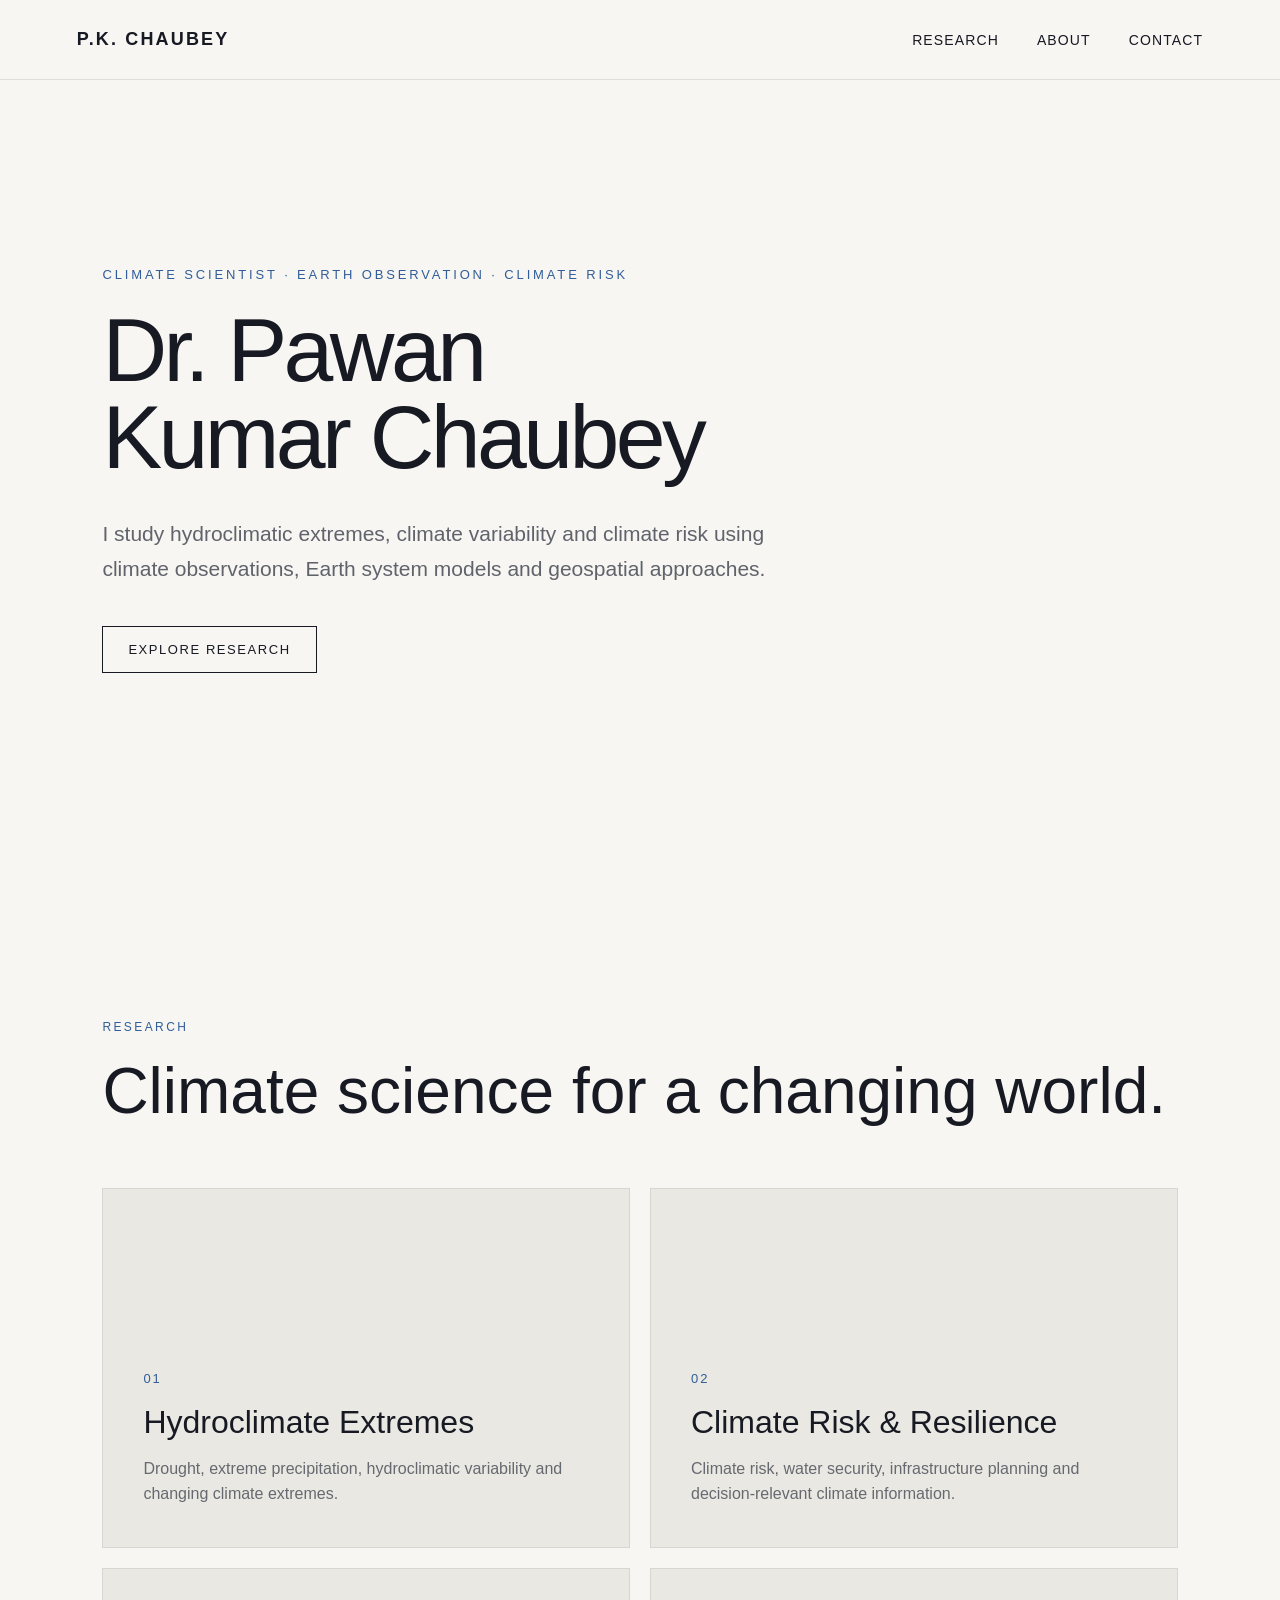
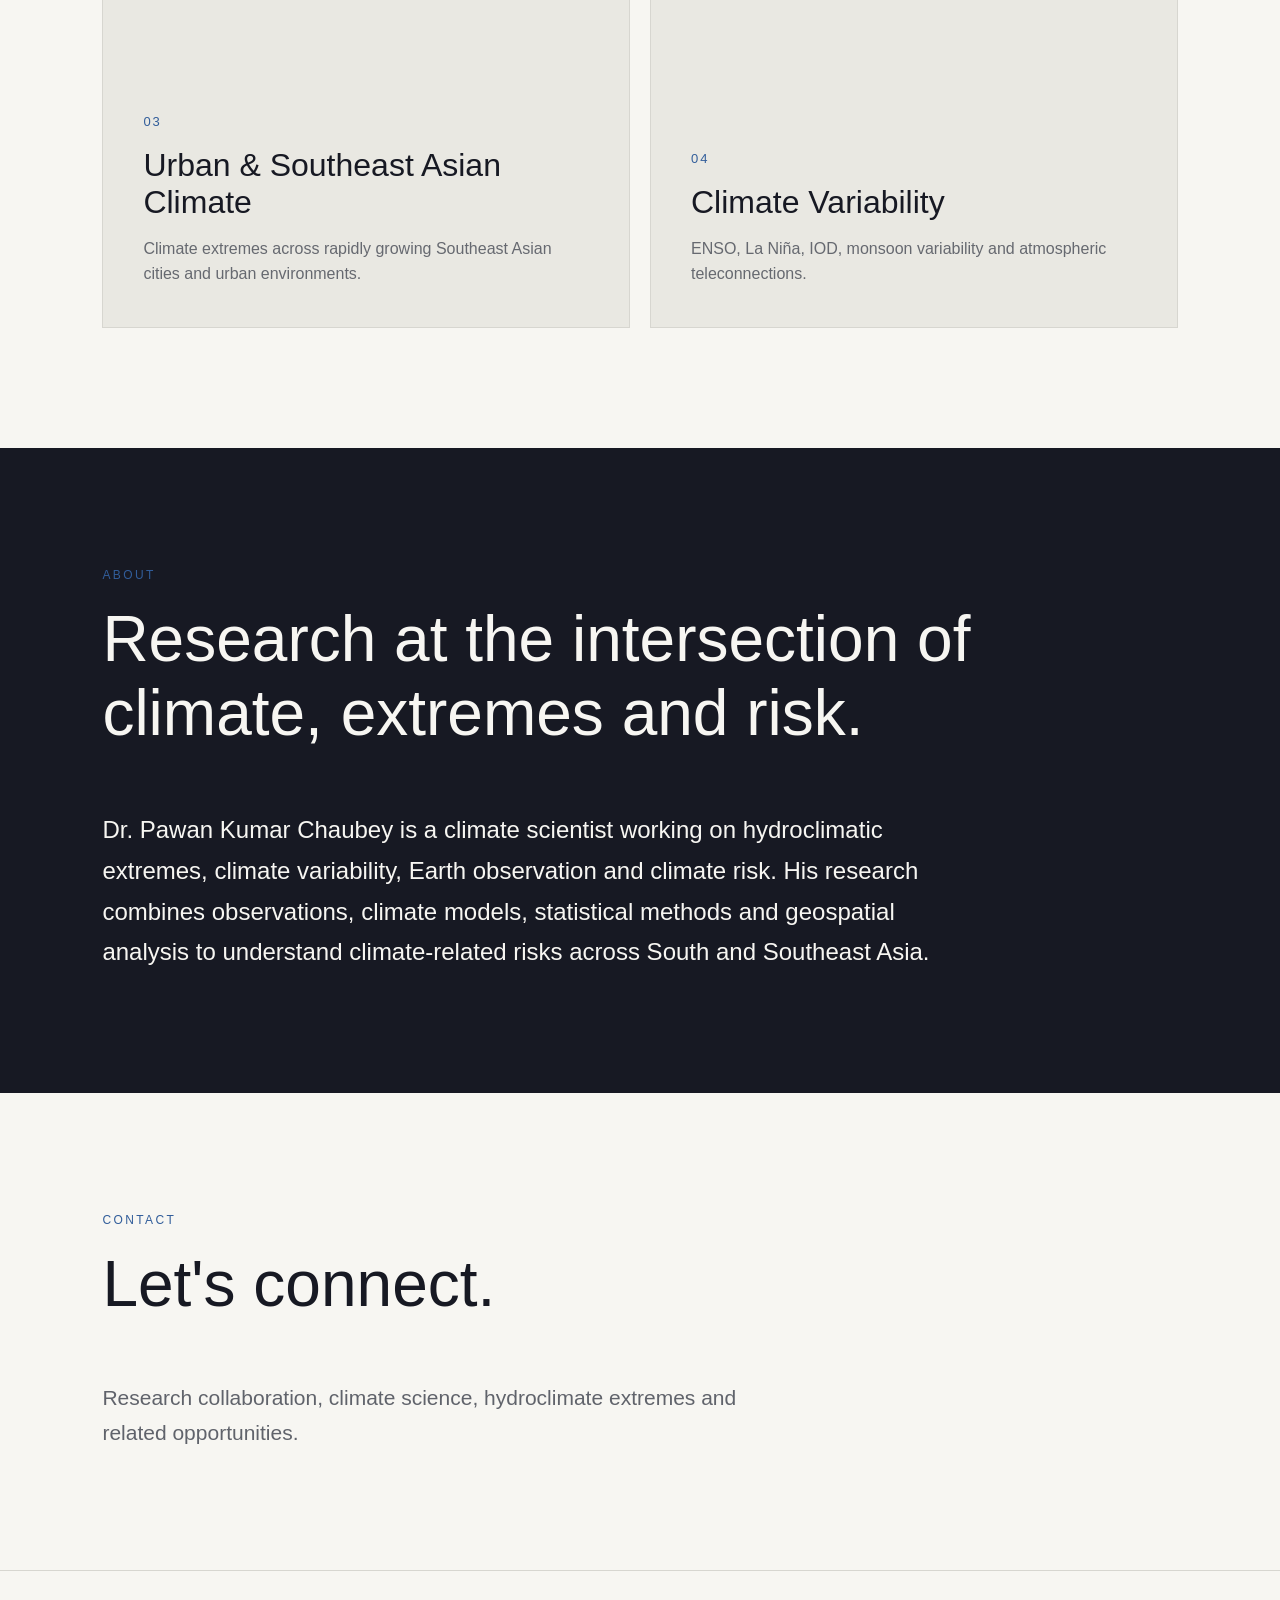
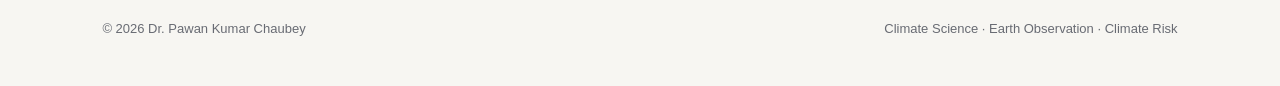
==== index.html @ ecd3e2df "Create initial website" ====
<!DOCTYPE html>
<html lang="en">
<head>
    <meta charset="UTF-8">
    <meta name="viewport" content="width=device-width, initial-scale=1.0">

    <title>Dr. Pawan Kumar Chaubey</title>

    <style>
        * {
            margin: 0;
            padding: 0;
            box-sizing: border-box;
        }

        body {
            font-family: Arial, Helvetica, sans-serif;
            background: #f7f6f2;
            color: #171923;
        }

        nav {
            position: fixed;
            top: 0;
            left: 0;
            right: 0;
            height: 80px;

            display: flex;
            align-items: center;
            justify-content: space-between;

            padding: 0 6%;

            background: rgba(247, 246, 242, 0.92);
            backdrop-filter: blur(12px);

            border-bottom: 1px solid #deded9;

            z-index: 1000;
        }

        .logo {
            font-size: 18px;
            font-weight: 600;
            letter-spacing: 0.12em;
        }

        .nav-links {
            display: flex;
            gap: 38px;
        }

        .nav-links a {
            text-decoration: none;
            color: #171923;
            font-size: 14px;
            letter-spacing: 0.08em;
        }

        .nav-links a:hover {
            color: #315d9a;
        }

        .hero {
            min-height: 100vh;

            display: flex;
            align-items: center;

            padding: 120px 8% 80px;
        }

        .hero-content {
            max-width: 900px;
        }

        .eyebrow {
            font-size: 13px;
            letter-spacing: 0.22em;
            text-transform: uppercase;
            color: #315d9a;
            margin-bottom: 25px;
        }

        h1 {
            font-size: clamp(48px, 7vw, 100px);
            line-height: 0.98;
            font-weight: 500;
            letter-spacing: -0.04em;
            margin-bottom: 35px;
        }

        .hero-description {
            max-width: 680px;
            font-size: 21px;
            line-height: 1.65;
            color: #60636b;
        }

        .button {
            display: inline-block;
            margin-top: 40px;
            padding: 15px 25px;

            border: 1px solid #171923;
            color: #171923;

            text-decoration: none;
            font-size: 13px;
            letter-spacing: 0.12em;
            text-transform: uppercase;

            transition: all 0.25s ease;
        }

        .button:hover {
            background: #171923;
            color: white;
        }

        .section {
            padding: 120px 8%;
        }

        .section-label {
            font-size: 12px;
            text-transform: uppercase;
            letter-spacing: 0.2em;
            color: #315d9a;
            margin-bottom: 20px;
        }

        .section-title {
            font-size: clamp(38px, 5vw, 65px);
            font-weight: 500;
            margin-bottom: 60px;
        }

        .research-grid {
            display: grid;
            grid-template-columns: repeat(2, 1fr);
            gap: 20px;
        }

        .research-card {
            min-height: 360px;

            padding: 40px;

            display: flex;
            flex-direction: column;
            justify-content: flex-end;

            background: #e9e8e2;

            border: 1px solid #d7d6d0;

            transition:
                transform 0.35s ease,
                background 0.35s ease;
        }

        .research-card:hover {
            transform: translateY(-8px);
            background: #e2e3e7;
        }

        .research-number {
            font-size: 13px;
            letter-spacing: 0.15em;
            color: #315d9a;
            margin-bottom: 18px;
        }

        .research-card h3 {
            font-size: 32px;
            font-weight: 500;
            margin-bottom: 15px;
        }

        .research-card p {
            color: #666970;
            line-height: 1.6;
            max-width: 500px;
        }

        .about {
            background: #171923;
            color: #f7f6f2;
        }

        .about-text {
            max-width: 850px;
            font-size: 24px;
            line-height: 1.7;
        }

        footer {
            padding: 50px 8%;

            display: flex;
            justify-content: space-between;

            border-top: 1px solid #d7d6d0;

            font-size: 13px;
            color: #686b73;
        }

        @media (max-width: 768px) {

            nav {
                height: 65px;
                padding: 0 20px;
            }

            .nav-links {
                display: none;
            }

            .hero {
                padding: 120px 25px 70px;
            }

            h1 {
                font-size: 54px;
            }

            .hero-description {
                font-size: 17px;
            }

            .section {
                padding: 80px 25px;
            }

            .research-grid {
                grid-template-columns: 1fr;
            }

            .research-card {
                min-height: 300px;
                padding: 30px;
            }

            footer {
                flex-direction: column;
                gap: 15px;
            }
        }
    </style>
</head>

<body>

    <nav>
        <div class="logo">P.K. CHAUBEY</div>

        <div class="nav-links">
            <a href="#research">RESEARCH</a>
            <a href="#about">ABOUT</a>
            <a href="#contact">CONTACT</a>
        </div>
    </nav>


    <main>

        <section class="hero">

            <div class="hero-content">

                <div class="eyebrow">
                    Climate Scientist · Earth Observation · Climate Risk
                </div>

                <h1>
                    Dr. Pawan<br>
                    Kumar Chaubey
                </h1>

                <p class="hero-description">
                    I study hydroclimatic extremes, climate variability
                    and climate risk using climate observations,
                    Earth system models and geospatial approaches.
                </p>

                <a class="button" href="#research">
                    Explore Research
                </a>

            </div>

        </section>


        <section class="section" id="research">

            <div class="section-label">
                Research
            </div>

            <h2 class="section-title">
                Climate science for a changing world.
            </h2>

            <div class="research-grid">

                <div class="research-card">

                    <div class="research-number">
                        01
                    </div>

                    <h3>
                        Hydroclimate Extremes
                    </h3>

                    <p>
                        Drought, extreme precipitation,
                        hydroclimatic variability and
                        changing climate extremes.
                    </p>

                </div>


                <div class="research-card">

                    <div class="research-number">
                        02
                    </div>

                    <h3>
                        Climate Risk & Resilience
                    </h3>

                    <p>
                        Climate risk, water security,
                        infrastructure planning and
                        decision-relevant climate information.
                    </p>

                </div>


                <div class="research-card">

                    <div class="research-number">
                        03
                    </div>

                    <h3>
                        Urban & Southeast Asian Climate
                    </h3>

                    <p>
                        Climate extremes across rapidly
                        growing Southeast Asian cities
                        and urban environments.
                    </p>

                </div>


                <div class="research-card">

                    <div class="research-number">
                        04
                    </div>

                    <h3>
                        Climate Variability
                    </h3>

                    <p>
                        ENSO, La Niña, IOD, monsoon
                        variability and atmospheric
                        teleconnections.
                    </p>

                </div>

            </div>

        </section>


        <section class="section about" id="about">

            <div class="section-label">
                About
            </div>

            <h2 class="section-title">
                Research at the intersection of
                climate, extremes and risk.
            </h2>

            <p class="about-text">
                Dr. Pawan Kumar Chaubey is a climate scientist
                working on hydroclimatic extremes, climate
                variability, Earth observation and climate risk.
                His research combines observations, climate models,
                statistical methods and geospatial analysis to
                understand climate-related risks across South
                and Southeast Asia.
            </p>

        </section>


        <section class="section" id="contact">

            <div class="section-label">
                Contact
            </div>

            <h2 class="section-title">
                Let's connect.
            </h2>

            <p class="hero-description">
                Research collaboration, climate science,
                hydroclimate extremes and related opportunities.
            </p>

        </section>

    </main>


    <footer>

        <div>
            © 2026 Dr. Pawan Kumar Chaubey
        </div>

        <div>
            Climate Science · Earth Observation · Climate Risk
        </div>

    </footer>

</body>
</html>
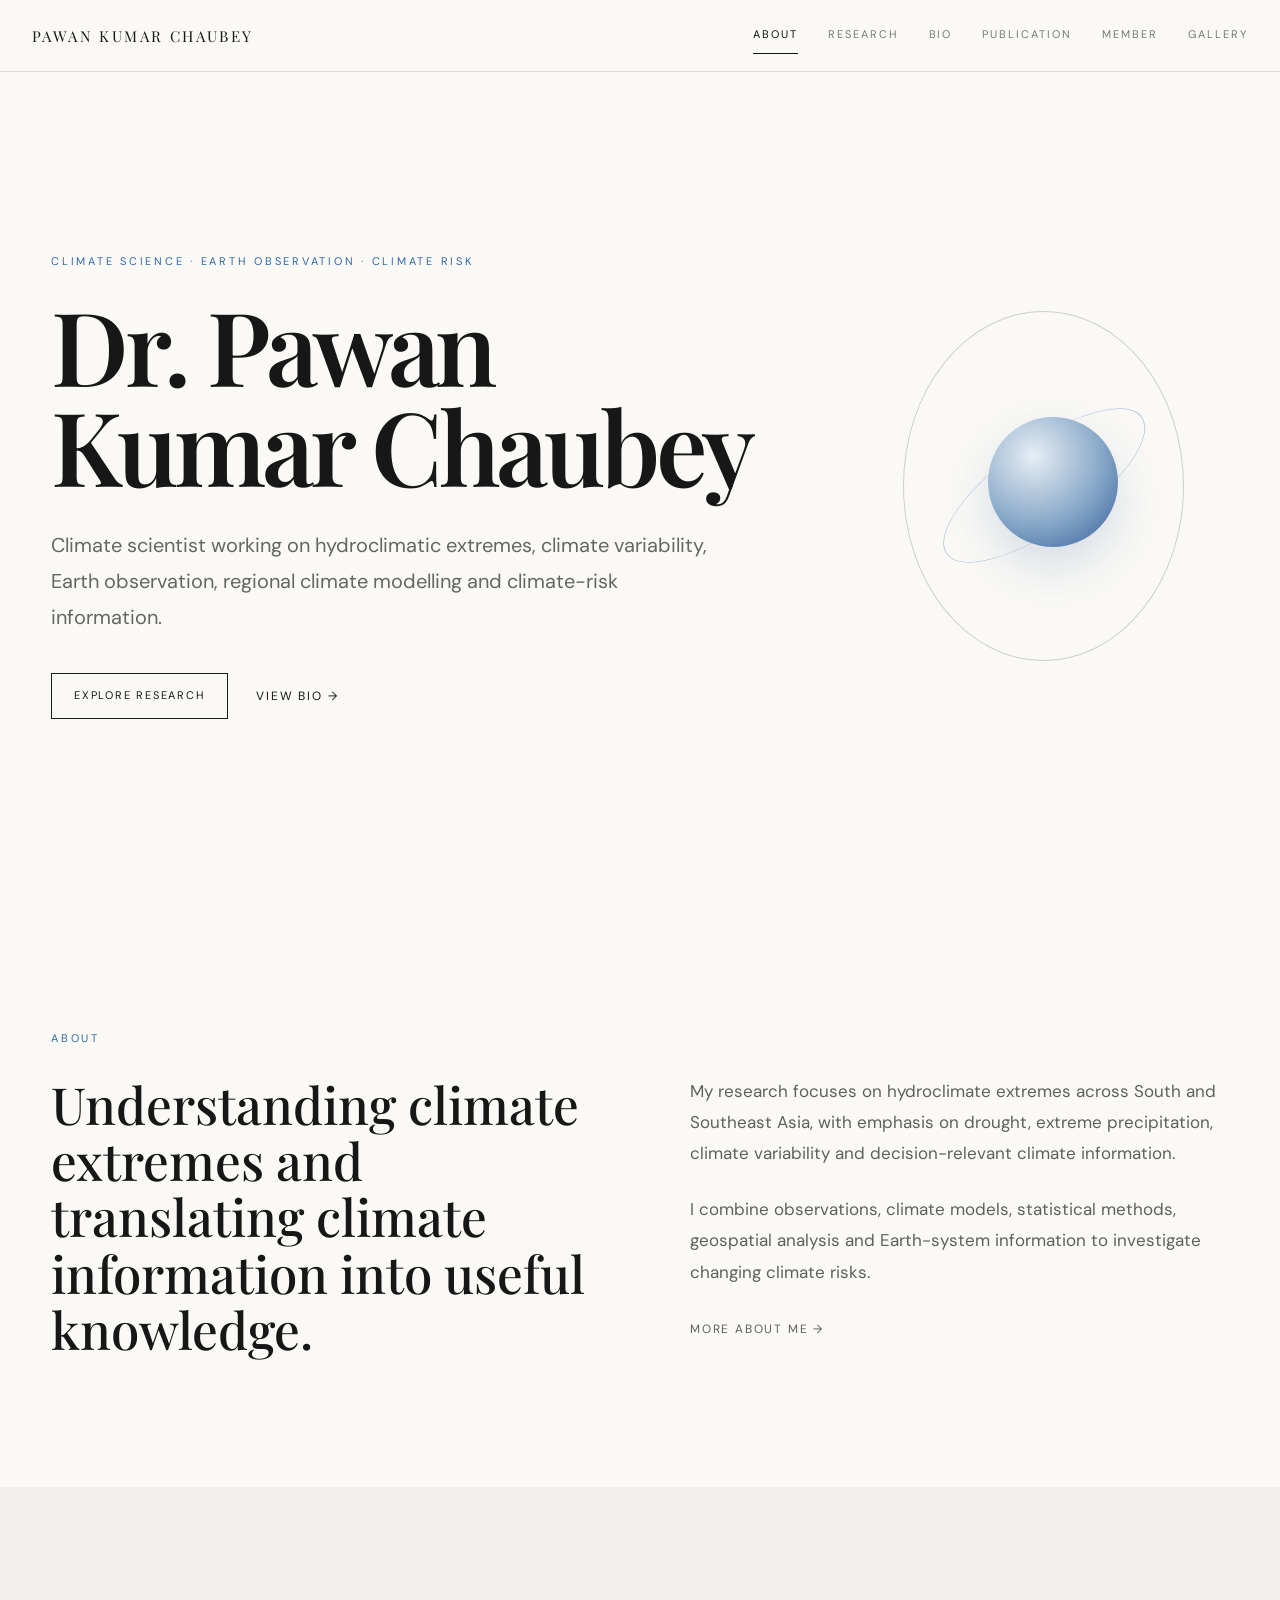
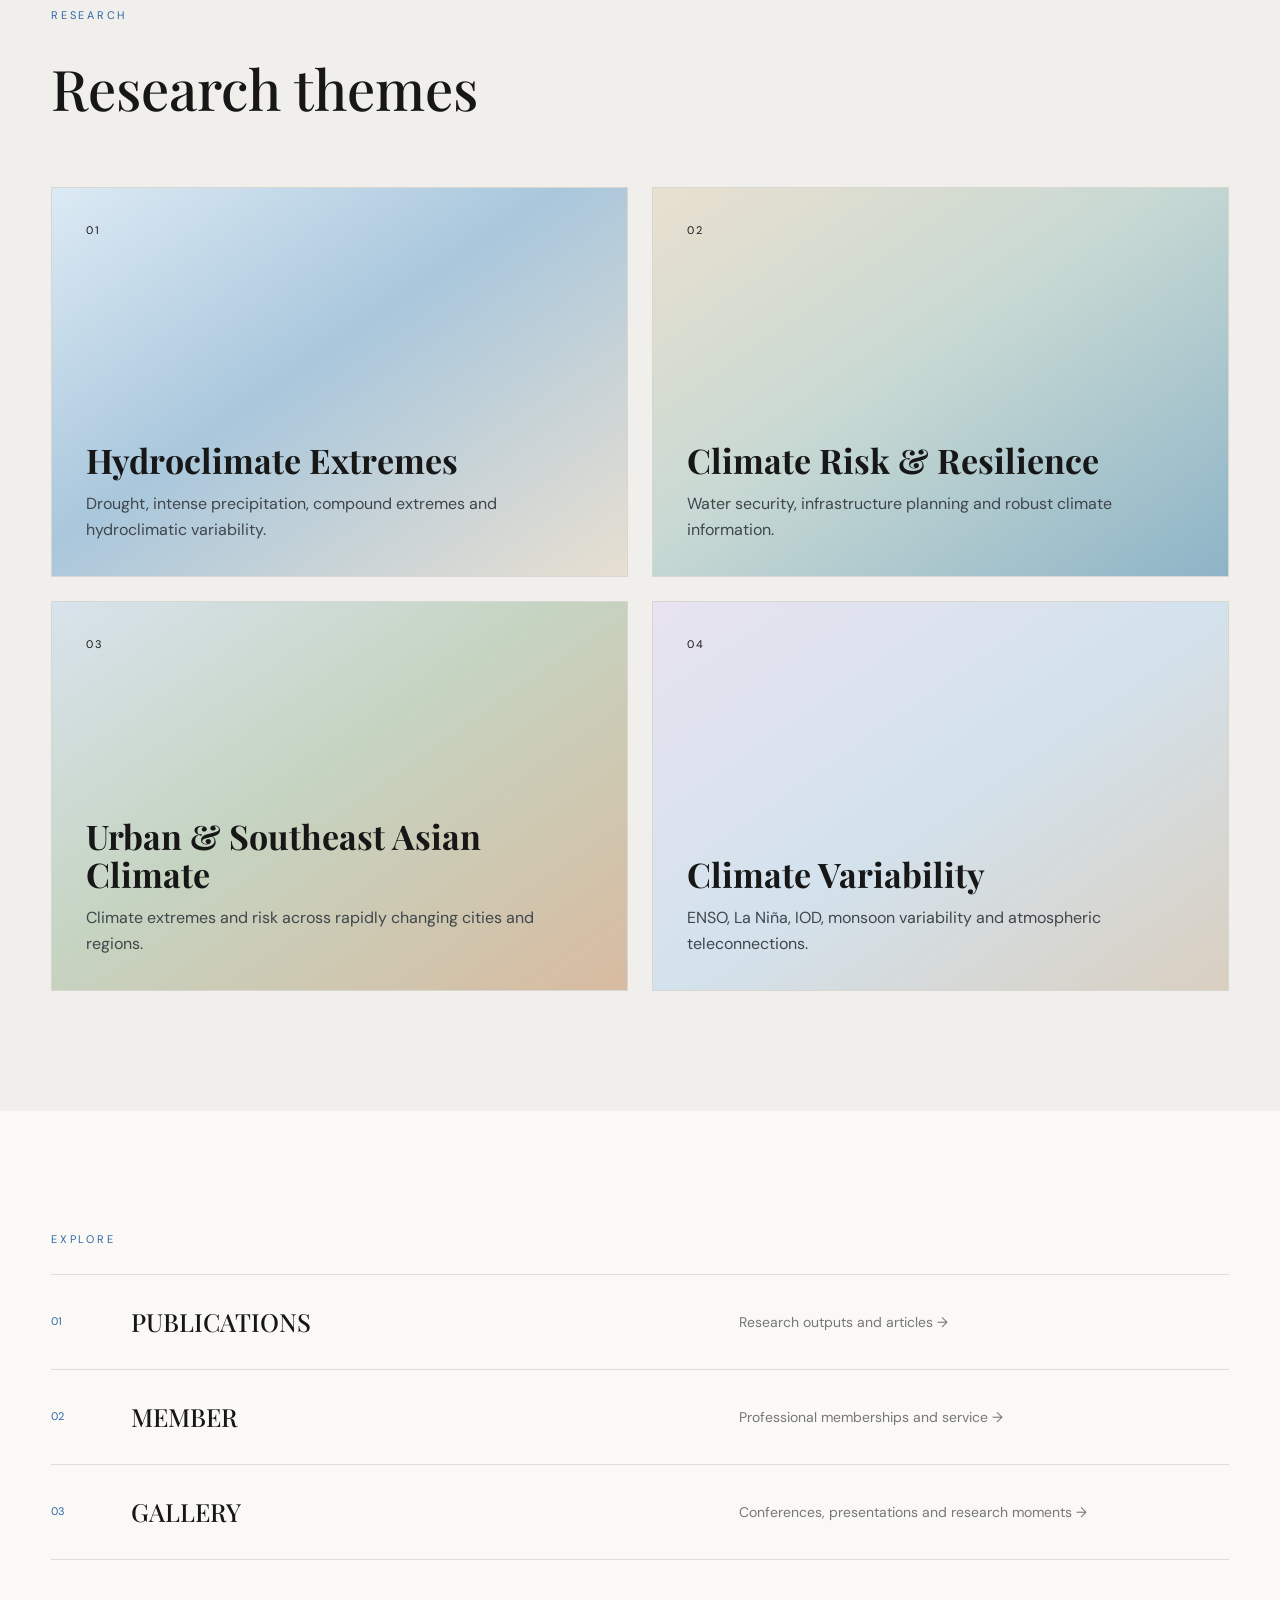
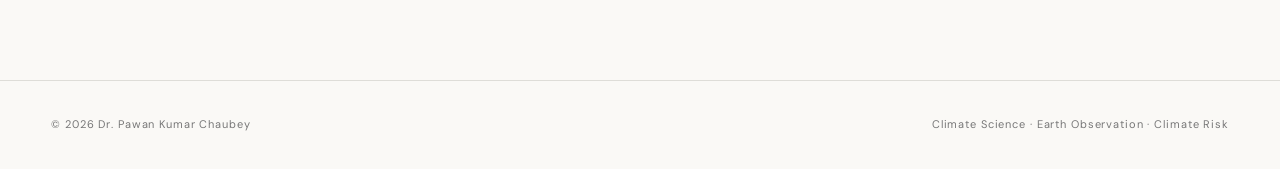
==== commit 34204527: "Add multi-page website structure" ====
--- a/index.html
+++ b/index.html
@@ -1,447 +1 @@
-<!DOCTYPE html>
-<html lang="en">
-<head>
-    <meta charset="UTF-8">
-    <meta name="viewport" content="width=device-width, initial-scale=1.0">
-
-    <title>Dr. Pawan Kumar Chaubey</title>
-
-    <style>
-        * {
-            margin: 0;
-            padding: 0;
-            box-sizing: border-box;
-        }
-
-        body {
-            font-family: Arial, Helvetica, sans-serif;
-            background: #f7f6f2;
-            color: #171923;
-        }
-
-        nav {
-            position: fixed;
-            top: 0;
-            left: 0;
-            right: 0;
-            height: 80px;
-
-            display: flex;
-            align-items: center;
-            justify-content: space-between;
-
-            padding: 0 6%;
-
-            background: rgba(247, 246, 242, 0.92);
-            backdrop-filter: blur(12px);
-
-            border-bottom: 1px solid #deded9;
-
-            z-index: 1000;
-        }
-
-        .logo {
-            font-size: 18px;
-            font-weight: 600;
-            letter-spacing: 0.12em;
-        }
-
-        .nav-links {
-            display: flex;
-            gap: 38px;
-        }
-
-        .nav-links a {
-            text-decoration: none;
-            color: #171923;
-            font-size: 14px;
-            letter-spacing: 0.08em;
-        }
-
-        .nav-links a:hover {
-            color: #315d9a;
-        }
-
-        .hero {
-            min-height: 100vh;
-
-            display: flex;
-            align-items: center;
-
-            padding: 120px 8% 80px;
-        }
-
-        .hero-content {
-            max-width: 900px;
-        }
-
-        .eyebrow {
-            font-size: 13px;
-            letter-spacing: 0.22em;
-            text-transform: uppercase;
-            color: #315d9a;
-            margin-bottom: 25px;
-        }
-
-        h1 {
-            font-size: clamp(48px, 7vw, 100px);
-            line-height: 0.98;
-            font-weight: 500;
-            letter-spacing: -0.04em;
-            margin-bottom: 35px;
-        }
-
-        .hero-description {
-            max-width: 680px;
-            font-size: 21px;
-            line-height: 1.65;
-            color: #60636b;
-        }
-
-        .button {
-            display: inline-block;
-            margin-top: 40px;
-            padding: 15px 25px;
-
-            border: 1px solid #171923;
-            color: #171923;
-
-            text-decoration: none;
-            font-size: 13px;
-            letter-spacing: 0.12em;
-            text-transform: uppercase;
-
-            transition: all 0.25s ease;
-        }
-
-        .button:hover {
-            background: #171923;
-            color: white;
-        }
-
-        .section {
-            padding: 120px 8%;
-        }
-
-        .section-label {
-            font-size: 12px;
-            text-transform: uppercase;
-            letter-spacing: 0.2em;
-            color: #315d9a;
-            margin-bottom: 20px;
-        }
-
-        .section-title {
-            font-size: clamp(38px, 5vw, 65px);
-            font-weight: 500;
-            margin-bottom: 60px;
-        }
-
-        .research-grid {
-            display: grid;
-            grid-template-columns: repeat(2, 1fr);
-            gap: 20px;
-        }
-
-        .research-card {
-            min-height: 360px;
-
-            padding: 40px;
-
-            display: flex;
-            flex-direction: column;
-            justify-content: flex-end;
-
-            background: #e9e8e2;
-
-            border: 1px solid #d7d6d0;
-
-            transition:
-                transform 0.35s ease,
-                background 0.35s ease;
-        }
-
-        .research-card:hover {
-            transform: translateY(-8px);
-            background: #e2e3e7;
-        }
-
-        .research-number {
-            font-size: 13px;
-            letter-spacing: 0.15em;
-            color: #315d9a;
-            margin-bottom: 18px;
-        }
-
-        .research-card h3 {
-            font-size: 32px;
-            font-weight: 500;
-            margin-bottom: 15px;
-        }
-
-        .research-card p {
-            color: #666970;
-            line-height: 1.6;
-            max-width: 500px;
-        }
-
-        .about {
-            background: #171923;
-            color: #f7f6f2;
-        }
-
-        .about-text {
-            max-width: 850px;
-            font-size: 24px;
-            line-height: 1.7;
-        }
-
-        footer {
-            padding: 50px 8%;
-
-            display: flex;
-            justify-content: space-between;
-
-            border-top: 1px solid #d7d6d0;
-
-            font-size: 13px;
-            color: #686b73;
-        }
-
-        @media (max-width: 768px) {
-
-            nav {
-                height: 65px;
-                padding: 0 20px;
-            }
-
-            .nav-links {
-                display: none;
-            }
-
-            .hero {
-                padding: 120px 25px 70px;
-            }
-
-            h1 {
-                font-size: 54px;
-            }
-
-            .hero-description {
-                font-size: 17px;
-            }
-
-            .section {
-                padding: 80px 25px;
-            }
-
-            .research-grid {
-                grid-template-columns: 1fr;
-            }
-
-            .research-card {
-                min-height: 300px;
-                padding: 30px;
-            }
-
-            footer {
-                flex-direction: column;
-                gap: 15px;
-            }
-        }
-    </style>
-</head>
-
-<body>
-
-    <nav>
-        <div class="logo">P.K. CHAUBEY</div>
-
-        <div class="nav-links">
-            <a href="#research">RESEARCH</a>
-            <a href="#about">ABOUT</a>
-            <a href="#contact">CONTACT</a>
-        </div>
-    </nav>
-
-
-    <main>
-
-        <section class="hero">
-
-            <div class="hero-content">
-
-                <div class="eyebrow">
-                    Climate Scientist · Earth Observation · Climate Risk
-                </div>
-
-                <h1>
-                    Dr. Pawan<br>
-                    Kumar Chaubey
-                </h1>
-
-                <p class="hero-description">
-                    I study hydroclimatic extremes, climate variability
-                    and climate risk using climate observations,
-                    Earth system models and geospatial approaches.
-                </p>
-
-                <a class="button" href="#research">
-                    Explore Research
-                </a>
-
-            </div>
-
-        </section>
-
-
-        <section class="section" id="research">
-
-            <div class="section-label">
-                Research
-            </div>
-
-            <h2 class="section-title">
-                Climate science for a changing world.
-            </h2>
-
-            <div class="research-grid">
-
-                <div class="research-card">
-
-                    <div class="research-number">
-                        01
-                    </div>
-
-                    <h3>
-                        Hydroclimate Extremes
-                    </h3>
-
-                    <p>
-                        Drought, extreme precipitation,
-                        hydroclimatic variability and
-                        changing climate extremes.
-                    </p>
-
-                </div>
-
-
-                <div class="research-card">
-
-                    <div class="research-number">
-                        02
-                    </div>
-
-                    <h3>
-                        Climate Risk & Resilience
-                    </h3>
-
-                    <p>
-                        Climate risk, water security,
-                        infrastructure planning and
-                        decision-relevant climate information.
-                    </p>
-
-                </div>
-
-
-                <div class="research-card">
-
-                    <div class="research-number">
-                        03
-                    </div>
-
-                    <h3>
-                        Urban & Southeast Asian Climate
-                    </h3>
-
-                    <p>
-                        Climate extremes across rapidly
-                        growing Southeast Asian cities
-                        and urban environments.
-                    </p>
-
-                </div>
-
-
-                <div class="research-card">
-
-                    <div class="research-number">
-                        04
-                    </div>
-
-                    <h3>
-                        Climate Variability
-                    </h3>
-
-                    <p>
-                        ENSO, La Niña, IOD, monsoon
-                        variability and atmospheric
-                        teleconnections.
-                    </p>
-
-                </div>
-
-            </div>
-
-        </section>
-
-
-        <section class="section about" id="about">
-
-            <div class="section-label">
-                About
-            </div>
-
-            <h2 class="section-title">
-                Research at the intersection of
-                climate, extremes and risk.
-            </h2>
-
-            <p class="about-text">
-                Dr. Pawan Kumar Chaubey is a climate scientist
-                working on hydroclimatic extremes, climate
-                variability, Earth observation and climate risk.
-                His research combines observations, climate models,
-                statistical methods and geospatial analysis to
-                understand climate-related risks across South
-                and Southeast Asia.
-            </p>
-
-        </section>
-
-
-        <section class="section" id="contact">
-
-            <div class="section-label">
-                Contact
-            </div>
-
-            <h2 class="section-title">
-                Let's connect.
-            </h2>
-
-            <p class="hero-description">
-                Research collaboration, climate science,
-                hydroclimate extremes and related opportunities.
-            </p>
-
-        </section>
-
-    </main>
-
-
-    <footer>
-
-        <div>
-            © 2026 Dr. Pawan Kumar Chaubey
-        </div>
-
-        <div>
-            Climate Science · Earth Observation · Climate Risk
-        </div>
-
-    </footer>
-
-</body>
-</html>
+<!doctype html><html lang="en"><head><meta charset="utf-8"><meta name="viewport" content="width=device-width,initial-scale=1"><title>Dr. Pawan Kumar Chaubey</title><link rel="stylesheet" href="css/style.css"></head><body><header class="site-header"><a class="brand" href="index.html">PAWAN KUMAR CHAUBEY</a><button class="menu-toggle">☰</button><nav class="site-nav"><a class="active" href="index.html">ABOUT</a><a href="research.html">RESEARCH</a><a href="bio.html">BIO</a><a href="publications.html">PUBLICATION</a><a href="member.html">MEMBER</a><a href="gallery.html">GALLERY</a></nav></header><main><section class="hero page-width"><div><p class="eyebrow">CLIMATE SCIENCE · EARTH OBSERVATION · CLIMATE RISK</p><h1>Dr. Pawan<br>Kumar Chaubey</h1><p class="lead">Climate scientist working on hydroclimatic extremes, climate variability, Earth observation, regional climate modelling and climate-risk information.</p><div class="hero-links"><a class="button" href="research.html">EXPLORE RESEARCH</a><a class="text-link" href="bio.html">VIEW BIO →</a></div></div><div class="hero-mark"><div class="orbit"></div><div class="orbit orbit-2"></div><div class="earth-dot"></div></div></section><section class="intro page-width"><p class="section-kicker">ABOUT</p><div class="two-column"><h2>Understanding climate extremes and translating climate information into useful knowledge.</h2><div class="body-copy"><p>My research focuses on hydroclimate extremes across South and Southeast Asia, with emphasis on drought, extreme precipitation, climate variability and decision-relevant climate information.</p><p>I combine observations, climate models, statistical methods, geospatial analysis and Earth-system information to investigate changing climate risks.</p><a class="text-link" href="about.html">MORE ABOUT ME →</a></div></div></section><section class="feature-section"><div class="page-width"><p class="section-kicker">RESEARCH</p><h2 class="section-title">Research themes</h2><div class="card-grid"><a class="image-card theme-1" href="research.html#extremes"><span>01</span><h3>Hydroclimate Extremes</h3><p>Drought, intense precipitation, compound extremes and hydroclimatic variability.</p></a><a class="image-card theme-2" href="research.html#risk"><span>02</span><h3>Climate Risk & Resilience</h3><p>Water security, infrastructure planning and robust climate information.</p></a><a class="image-card theme-3" href="research.html#urban"><span>03</span><h3>Urban & Southeast Asian Climate</h3><p>Climate extremes and risk across rapidly changing cities and regions.</p></a><a class="image-card theme-4" href="research.html#variability"><span>04</span><h3>Climate Variability</h3><p>ENSO, La Niña, IOD, monsoon variability and atmospheric teleconnections.</p></a></div></div></section><section class="quick-links page-width"><p class="section-kicker">EXPLORE</p><div class="link-list"><a href="publications.html"><span>01</span><strong>PUBLICATIONS</strong><em>Research outputs and articles →</em></a><a href="member.html"><span>02</span><strong>MEMBER</strong><em>Professional memberships and service →</em></a><a href="gallery.html"><span>03</span><strong>GALLERY</strong><em>Conferences, presentations and research moments →</em></a></div></section></main><footer class="site-footer"><span>© 2026 Dr. Pawan Kumar Chaubey</span><span>Climate Science · Earth Observation · Climate Risk</span></footer><script src="js/main.js"></script></body></html>
--- a/css/style.css
+++ b/css/style.css
@@ -0,0 +1,2 @@
+@import url('https://fonts.googleapis.com/css2?family=DM+Sans:wght@400;500;600&family=Playfair+Display:wght@500;600;700&display=swap');
+:root{--bg:#faf9f6;--ink:#171717;--muted:#777;--line:#deddd8;--blue:#2f67a7}*{box-sizing:border-box;margin:0;padding:0}html{scroll-behavior:smooth}body{background:var(--bg);color:var(--ink);font-family:'DM Sans',Arial,sans-serif;line-height:1.6}a{color:inherit;text-decoration:none}img{max-width:100%;display:block}.site-header{position:sticky;top:0;z-index:1000;height:72px;padding:0 32px;display:flex;align-items:center;justify-content:space-between;background:rgba(250,249,246,.96);backdrop-filter:blur(12px);border-bottom:1px solid var(--line)}.brand{font-family:'Playfair Display',Georgia,serif;font-size:15px;letter-spacing:.16em;white-space:nowrap}.site-nav{display:flex;gap:30px;align-items:center}.site-nav a{font-size:11px;letter-spacing:.18em;color:#777;padding:9px 0;border-bottom:1px solid transparent}.site-nav a:hover,.site-nav a.active{color:#111;border-bottom-color:#111}.menu-toggle{display:none;border:0;background:none;font-size:22px}.page-width{width:min(1220px,92%);margin:auto}.hero{min-height:calc(100vh - 72px);display:grid;grid-template-columns:1.35fr .65fr;align-items:center;gap:40px}.eyebrow,.section-kicker{font-size:11px;letter-spacing:.25em;color:var(--blue);text-transform:uppercase}.hero h1,.page-heading h1{font-family:'Playfair Display',Georgia,serif;font-weight:600;line-height:.98;letter-spacing:-.04em}.hero h1{font-size:clamp(60px,8vw,112px);margin:24px 0 32px}.lead{max-width:680px;font-size:20px;line-height:1.8;color:#656565}.hero-links{display:flex;align-items:center;gap:28px;margin-top:38px}.button{display:inline-block;padding:13px 22px;border:1px solid #1b1b1b;font-size:11px;letter-spacing:.16em;transition:.25s}.button:hover{background:#171717;color:#fff}.text-link{font-size:12px;letter-spacing:.15em}.text-link:hover{color:var(--blue)}.hero-mark{height:460px;position:relative}.orbit{position:absolute;border:1px solid #cfcfc9;border-radius:50%;inset:12%}.orbit-2{inset:24%;transform:rotate(55deg) scaleX(.45);border-color:#b8c9dc}.earth-dot{position:absolute;width:130px;height:130px;border-radius:50%;background:radial-gradient(circle at 35% 30%,#e7eef5,#88a8c8 55%,#315d9a);top:35%;left:35%;box-shadow:0 20px 50px rgba(49,93,154,.18)}.intro{padding:130px 0}.two-column{display:grid;grid-template-columns:1fr 1fr;gap:100px;margin-top:28px}.two-column h2,.callout h2{font-family:'Playfair Display',Georgia,serif;font-size:clamp(34px,4vw,56px);line-height:1.1;font-weight:500}.body-copy{font-size:17px;color:#5f5f5f;line-height:1.85}.body-copy p{margin-bottom:24px}.feature-section{padding:120px 0;background:#f0efeb}.section-title{font-family:'Playfair Display',Georgia,serif;font-size:56px;font-weight:500;margin:18px 0 55px}.card-grid{display:grid;grid-template-columns:repeat(2,1fr);gap:24px}.image-card{min-height:390px;padding:34px;display:flex;flex-direction:column;justify-content:flex-end;position:relative;overflow:hidden;border:1px solid #d7d6d1;transition:.35s}.image-card:hover{transform:translateY(-6px)}.image-card>*{position:relative;z-index:2}.image-card span{font-size:11px;letter-spacing:.2em;margin-bottom:auto}.image-card h3{font-family:'Playfair Display',Georgia,serif;font-size:34px;line-height:1.1;margin-bottom:12px}.image-card p{max-width:540px;color:#3f464c}.theme-1{background:linear-gradient(145deg,#dceaf4,#a9c7dc 45%,#e7dfd1)}.theme-2{background:linear-gradient(145deg,#e9e0cf,#c8d9d3 45%,#8db4c7)}.theme-3{background:linear-gradient(145deg,#d8e3ec,#c5d4c1 45%,#d8bba0)}.theme-4{background:linear-gradient(145deg,#e8e3f0,#d3e2ed 50%,#d9cfc0)}.quick-links{padding:120px 0}.link-list{margin-top:25px;border-top:1px solid var(--line)}.link-list a{display:grid;grid-template-columns:60px 1.2fr 1fr;gap:20px;padding:27px 0;border-bottom:1px solid var(--line);align-items:center}.link-list span{font-size:11px;color:var(--blue)}.link-list strong{font-family:'Playfair Display',Georgia,serif;font-size:25px;font-weight:500}.link-list em{font-style:normal;color:#777;font-size:14px}.site-footer{display:flex;justify-content:space-between;padding:35px 4%;border-top:1px solid var(--line);color:#777;font-size:11px;letter-spacing:.08em}.inner-page{padding-top:85px;padding-bottom:100px}.page-heading{text-align:center;margin:20px auto 80px;max-width:900px}.page-heading h1{font-size:clamp(54px,7vw,88px);margin:18px 0 22px}.page-subtitle{max-width:760px;margin:auto;color:#777;font-size:17px;line-height:1.8}.about-layout{display:grid;grid-template-columns:330px 1fr;gap:90px;max-width:1050px;margin:auto}.portrait-placeholder{width:280px;height:280px;border-radius:50%;background:linear-gradient(145deg,#ddd9d1,#b7c4cf);display:grid;place-items:center;color:#777;letter-spacing:.2em;text-align:center}.contact-links{display:flex;gap:18px;flex-wrap:wrap;margin-top:35px;color:var(--blue);font-size:13px}.callout{margin:120px auto 0;max-width:1050px;border-top:1px solid var(--line);padding-top:55px}.research-detail-grid,.member-grid{display:grid;grid-template-columns:repeat(2,1fr);gap:24px;max-width:1100px;margin:auto}.research-detail,.member-grid article{padding:42px;background:#f0efeb;border:1px solid #dddcd6;min-height:330px}.detail-number,.member-grid article>span{font-size:11px;letter-spacing:.2em;color:var(--blue)}.research-detail h2,.member-grid h2{font-family:'Playfair Display',Georgia,serif;font-size:36px;line-height:1.15;margin:25px 0 18px}.research-detail p,.member-grid p{color:#666;line-height:1.8}.tag-row{display:flex;flex-wrap:wrap;gap:8px;margin-top:25px}.tag-row span{padding:6px 10px;border:1px solid #ccc8be;font-size:10px;letter-spacing:.1em}.method-section{max-width:1100px;margin:110px auto 0}.method-grid{display:grid;grid-template-columns:repeat(4,1fr);gap:20px;margin-top:30px}.method-grid div{border-top:2px solid var(--blue);padding-top:18px}.method-grid strong{font-family:'Playfair Display',Georgia,serif;font-size:22px}.method-grid p{color:#777;margin-top:10px;font-size:14px}.timeline{max-width:1100px;margin:20px auto 100px;display:grid;grid-template-columns:repeat(4,1fr);gap:28px;position:relative}.timeline:before{content:'';position:absolute;top:8px;left:0;right:0;height:1px;background:var(--line)}.timeline-item{position:relative;padding-top:35px}.dot{position:absolute;top:2px;left:0;width:14px;height:14px;border-radius:50%;background:var(--blue);border:3px solid var(--bg)}.timeline-item small{color:var(--blue);letter-spacing:.12em}.timeline-item h3{font-family:'Playfair Display',Georgia,serif;font-size:24px;line-height:1.2;margin:12px 0}.timeline-item p{color:#777;font-size:14px}.bio-sections{max-width:1050px;margin:auto;display:grid;grid-template-columns:repeat(3,1fr);gap:35px}.bio-sections h2{font-family:'Playfair Display',Georgia,serif;font-size:30px;margin:15px 0}.bio-sections ul{padding-left:20px;color:#666;line-height:1.8}.publication-tools{display:flex;justify-content:center;gap:12px;margin:-35px 0 70px}.pub-list{max-width:1050px;margin:auto}.pub-list h2{font-family:'Playfair Display',Georgia,serif;font-size:38px;margin:55px 0 20px}.pub-list article{padding:25px 0;border-top:1px solid var(--line)}.pub-type{font-size:10px;letter-spacing:.2em;color:var(--blue)}.pub-list article p{font-size:17px;line-height:1.8;margin:10px 0}.pub-list article a{font-size:11px;letter-spacing:.14em;color:var(--blue)}.logos-strip{max-width:1050px;margin:80px auto 0;display:grid;grid-template-columns:repeat(6,1fr);gap:14px}.logos-strip div{height:100px;background:white;border:1px solid var(--line);display:grid;place-items:center;font-family:'Playfair Display',Georgia,serif;font-size:22px;color:#555}.gallery-section{max-width:1150px;margin:auto}.gallery-section>h2{font-family:'Playfair Display',Georgia,serif;font-size:38px;margin:60px 0 24px}.gallery-grid{display:grid;grid-template-columns:repeat(3,1fr);gap:22px}.gallery-item{margin:0;background:#fff;border:1px solid var(--line);overflow:hidden;cursor:pointer}.gallery-item img{width:100%;aspect-ratio:4/3;object-fit:cover;background:#ddd}.gallery-item figcaption{padding:16px 18px 20px}.gallery-item strong{display:block;font-family:'Playfair Display',Georgia,serif;font-size:20px;font-weight:500}.gallery-item span{display:block;color:#777;font-size:12px;margin-top:5px}@media(max-width:900px){.site-header{height:64px}.menu-toggle{display:block}.site-nav{display:none;position:absolute;top:64px;left:0;right:0;background:var(--bg);border-bottom:1px solid var(--line);padding:18px 22px;flex-direction:column;align-items:flex-start;gap:15px}.site-nav.open{display:flex}.hero{grid-template-columns:1fr;min-height:auto;padding:90px 0}.hero-mark{height:280px;order:-1}.two-column,.about-layout{grid-template-columns:1fr;gap:45px}.card-grid,.research-detail-grid,.member-grid{grid-template-columns:1fr}.method-grid{grid-template-columns:repeat(2,1fr)}.timeline{grid-template-columns:1fr}.timeline:before{display:none}.bio-sections{grid-template-columns:1fr}.gallery-grid{grid-template-columns:repeat(2,1fr)}}@media(max-width:560px){.site-header{padding:0 18px}.brand{font-size:12px}.hero h1{font-size:55px}.section-title{font-size:42px}.gallery-grid{grid-template-columns:1fr}.method-grid{grid-template-columns:1fr}.logos-strip{grid-template-columns:repeat(2,1fr)}.link-list a{grid-template-columns:35px 1fr}.link-list em{grid-column:2}.site-footer{flex-direction:column;gap:10px}}
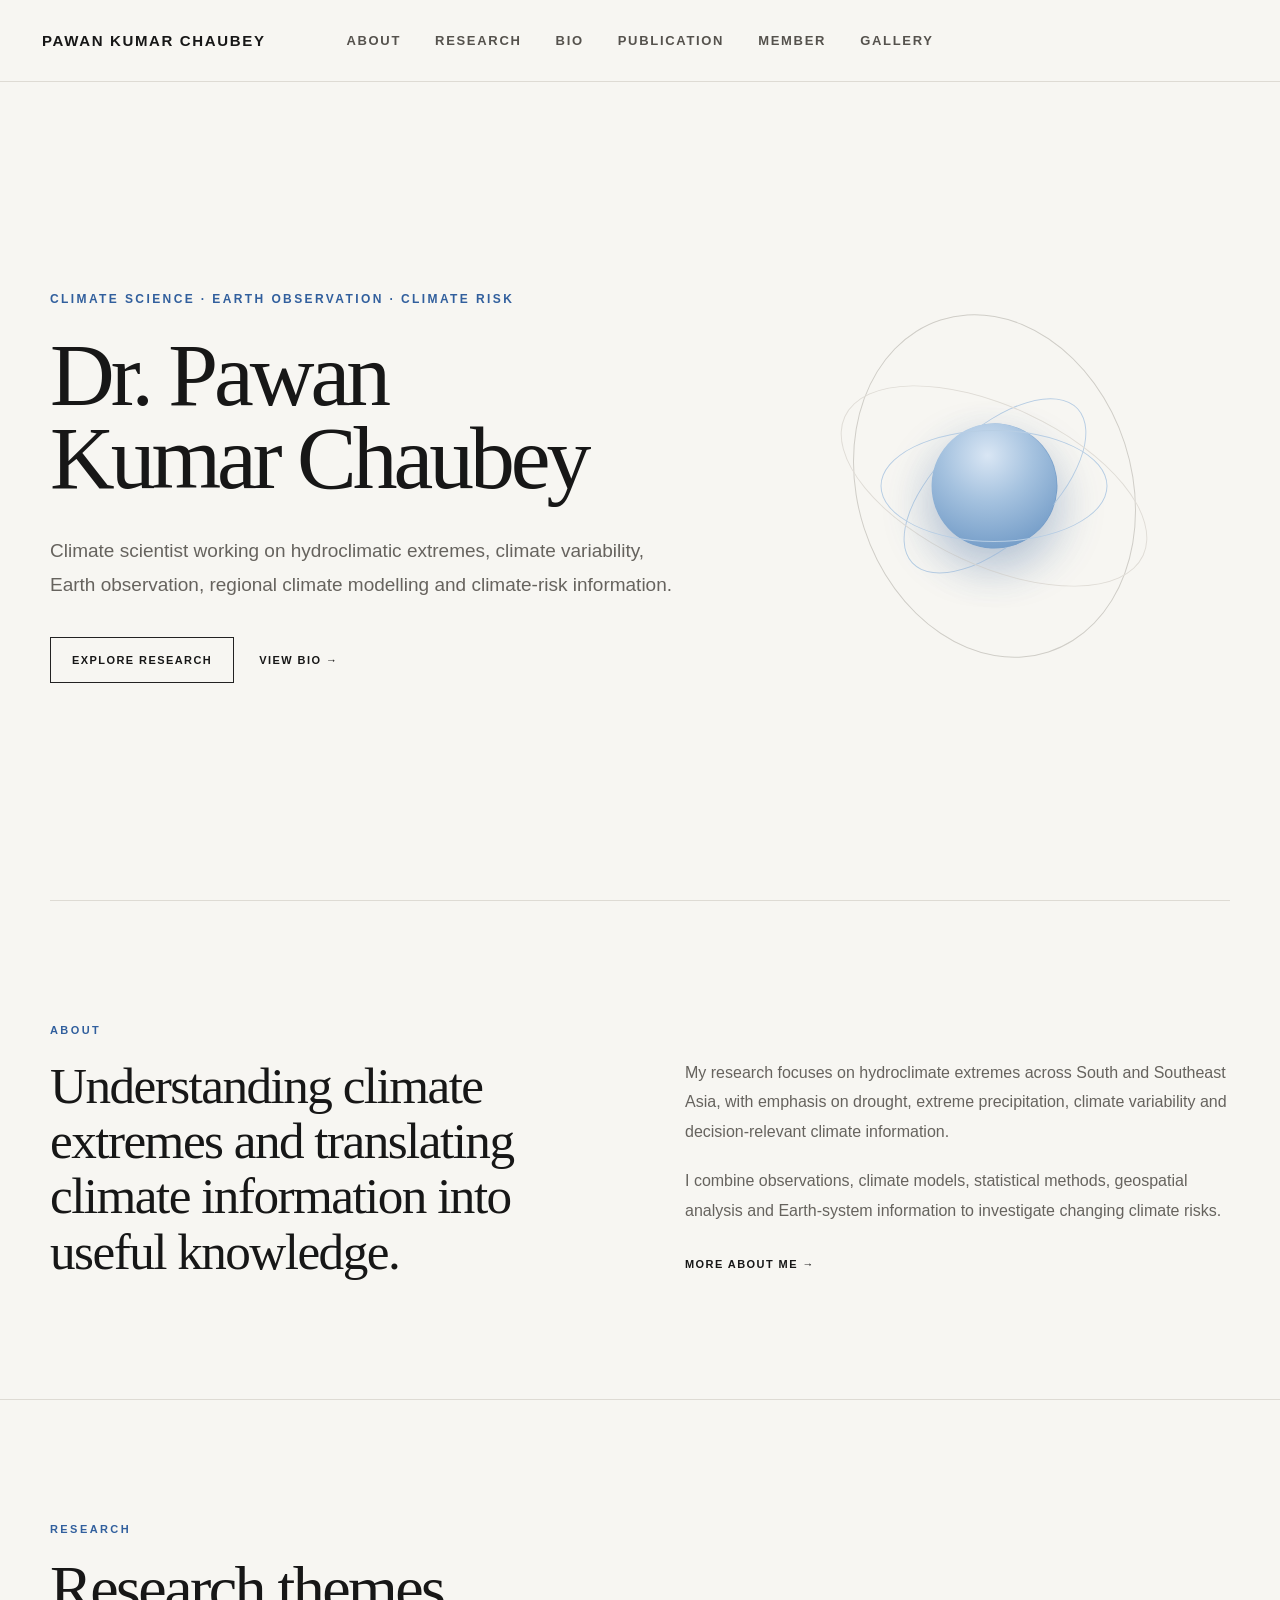
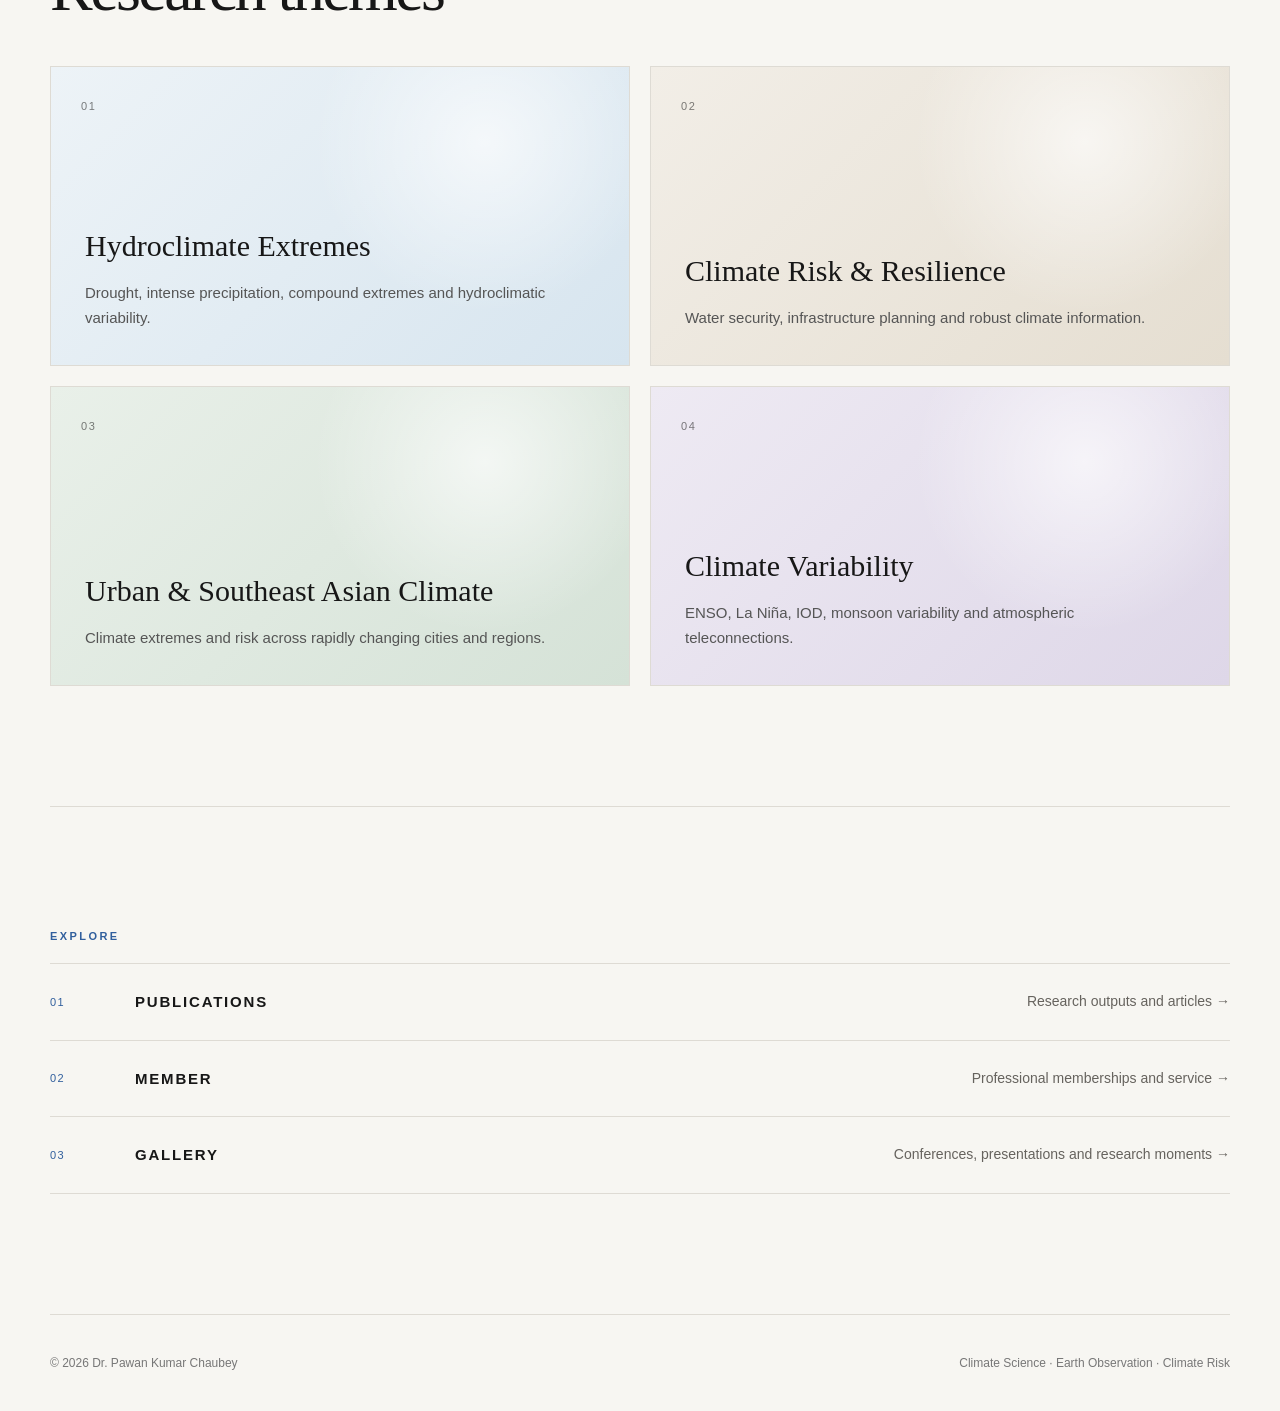
==== commit 698b91a1: "Update index.html" ====
--- a/index.html
+++ b/index.html
@@ -1 +1,582 @@
-<!doctype html><html lang="en"><head><meta charset="utf-8"><meta name="viewport" content="width=device-width,initial-scale=1"><title>Dr. Pawan Kumar Chaubey</title><link rel="stylesheet" href="css/style.css"></head><body><header class="site-header"><a class="brand" href="index.html">PAWAN KUMAR CHAUBEY</a><button class="menu-toggle">☰</button><nav class="site-nav"><a class="active" href="index.html">ABOUT</a><a href="research.html">RESEARCH</a><a href="bio.html">BIO</a><a href="publications.html">PUBLICATION</a><a href="member.html">MEMBER</a><a href="gallery.html">GALLERY</a></nav></header><main><section class="hero page-width"><div><p class="eyebrow">CLIMATE SCIENCE · EARTH OBSERVATION · CLIMATE RISK</p><h1>Dr. Pawan<br>Kumar Chaubey</h1><p class="lead">Climate scientist working on hydroclimatic extremes, climate variability, Earth observation, regional climate modelling and climate-risk information.</p><div class="hero-links"><a class="button" href="research.html">EXPLORE RESEARCH</a><a class="text-link" href="bio.html">VIEW BIO →</a></div></div><div class="hero-mark"><div class="orbit"></div><div class="orbit orbit-2"></div><div class="earth-dot"></div></div></section><section class="intro page-width"><p class="section-kicker">ABOUT</p><div class="two-column"><h2>Understanding climate extremes and translating climate information into useful knowledge.</h2><div class="body-copy"><p>My research focuses on hydroclimate extremes across South and Southeast Asia, with emphasis on drought, extreme precipitation, climate variability and decision-relevant climate information.</p><p>I combine observations, climate models, statistical methods, geospatial analysis and Earth-system information to investigate changing climate risks.</p><a class="text-link" href="about.html">MORE ABOUT ME →</a></div></div></section><section class="feature-section"><div class="page-width"><p class="section-kicker">RESEARCH</p><h2 class="section-title">Research themes</h2><div class="card-grid"><a class="image-card theme-1" href="research.html#extremes"><span>01</span><h3>Hydroclimate Extremes</h3><p>Drought, intense precipitation, compound extremes and hydroclimatic variability.</p></a><a class="image-card theme-2" href="research.html#risk"><span>02</span><h3>Climate Risk & Resilience</h3><p>Water security, infrastructure planning and robust climate information.</p></a><a class="image-card theme-3" href="research.html#urban"><span>03</span><h3>Urban & Southeast Asian Climate</h3><p>Climate extremes and risk across rapidly changing cities and regions.</p></a><a class="image-card theme-4" href="research.html#variability"><span>04</span><h3>Climate Variability</h3><p>ENSO, La Niña, IOD, monsoon variability and atmospheric teleconnections.</p></a></div></div></section><section class="quick-links page-width"><p class="section-kicker">EXPLORE</p><div class="link-list"><a href="publications.html"><span>01</span><strong>PUBLICATIONS</strong><em>Research outputs and articles →</em></a><a href="member.html"><span>02</span><strong>MEMBER</strong><em>Professional memberships and service →</em></a><a href="gallery.html"><span>03</span><strong>GALLERY</strong><em>Conferences, presentations and research moments →</em></a></div></section></main><footer class="site-footer"><span>© 2026 Dr. Pawan Kumar Chaubey</span><span>Climate Science · Earth Observation · Climate Risk</span></footer><script src="js/main.js"></script></body></html>
+<!DOCTYPE html>
+<html lang="en">
+
+<head>
+
+  <!-- =====================================================
+       BASIC PAGE INFORMATION
+       ===================================================== -->
+
+  <meta charset="utf-8">
+
+  <meta
+    name="viewport"
+    content="width=device-width, initial-scale=1"
+  >
+
+  <title>
+    Dr. Pawan Kumar Chaubey
+  </title>
+
+  <meta
+    name="description"
+    content="Dr. Pawan Kumar Chaubey — Climate scientist working on hydroclimatic extremes, climate variability, Earth observation, regional climate modelling and climate-risk information."
+  >
+
+  <!-- Main website stylesheet -->
+
+  <link
+    rel="stylesheet"
+    href="css/style.css"
+  >
+
+</head>
+
+
+<body>
+
+
+<!-- =====================================================
+     HEADER / NAVIGATION
+     ===================================================== -->
+
+<header class="site-header">
+
+
+  <!-- =================================================
+       WEBSITE NAME / HOME
+       ================================================= -->
+
+  <a
+    class="brand"
+    href="index.html"
+  >
+    PAWAN KUMAR CHAUBEY
+  </a>
+
+
+  <!-- =================================================
+       MOBILE MENU BUTTON
+       ================================================= -->
+
+  <button
+    class="menu-toggle"
+    type="button"
+    aria-label="Open menu"
+  >
+    ☰
+  </button>
+
+
+  <!-- =================================================
+       MAIN NAVIGATION
+       ================================================= -->
+
+  <nav class="site-nav">
+
+
+    <!-- ABOUT -->
+
+    <a
+      href="about.html"
+    >
+      ABOUT
+    </a>
+
+
+    <!-- RESEARCH -->
+
+    <a
+      href="research.html"
+    >
+      RESEARCH
+    </a>
+
+
+    <!-- BIO -->
+
+    <a
+      href="bio.html"
+    >
+      BIO
+    </a>
+
+
+    <!-- PUBLICATIONS -->
+
+    <a
+      href="publications.html"
+    >
+      PUBLICATION
+    </a>
+
+
+    <!-- MEMBER -->
+
+    <a
+      href="member.html"
+    >
+      MEMBER
+    </a>
+
+
+    <!-- GALLERY -->
+
+    <a
+      href="gallery.html"
+    >
+      GALLERY
+    </a>
+
+
+  </nav>
+
+</header>
+
+
+
+<!-- =====================================================
+     MAIN HOME PAGE
+     ===================================================== -->
+
+<main>
+
+
+  <!-- ===================================================
+       HERO SECTION
+       =================================================== -->
+
+  <section class="hero page-width">
+
+
+    <!-- =================================================
+         HERO TEXT
+         ================================================= -->
+
+    <div>
+
+
+      <!-- Small heading -->
+
+      <p class="eyebrow">
+        CLIMATE SCIENCE · EARTH OBSERVATION · CLIMATE RISK
+      </p>
+
+
+      <!-- Main name -->
+
+      <h1>
+        Dr. Pawan
+        <br>
+        Kumar Chaubey
+      </h1>
+
+
+      <!-- Main description -->
+
+      <p class="lead">
+
+        Climate scientist working on hydroclimatic extremes,
+        climate variability, Earth observation, regional
+        climate modelling and climate-risk information.
+
+      </p>
+
+
+      <!-- =================================================
+           HERO BUTTONS
+           ================================================= -->
+
+      <div class="hero-links">
+
+
+        <!-- Research button -->
+
+        <a
+          class="button"
+          href="research.html"
+        >
+          EXPLORE RESEARCH
+        </a>
+
+
+        <!-- Bio link -->
+
+        <a
+          class="text-link"
+          href="bio.html"
+        >
+          VIEW BIO →
+        </a>
+
+
+      </div>
+
+    </div>
+
+
+
+    <!-- =================================================
+         HERO VISUAL
+         ================================================= -->
+
+    <div class="hero-mark">
+
+      <div class="orbit"></div>
+
+      <div class="orbit orbit-2"></div>
+
+      <div class="earth-dot"></div>
+
+    </div>
+
+
+  </section>
+
+
+
+  <!-- ===================================================
+       ABOUT INTRODUCTION
+       =================================================== -->
+
+  <section class="intro page-width">
+
+
+    <p class="section-kicker">
+      ABOUT
+    </p>
+
+
+    <div class="two-column">
+
+
+      <!-- Main statement -->
+
+      <h2>
+
+        Understanding climate extremes and translating
+        climate information into useful knowledge.
+
+      </h2>
+
+
+      <!-- Supporting text -->
+
+      <div class="body-copy">
+
+
+        <p>
+
+          My research focuses on hydroclimate extremes
+          across South and Southeast Asia, with emphasis
+          on drought, extreme precipitation, climate
+          variability and decision-relevant climate
+          information.
+
+        </p>
+
+
+        <p>
+
+          I combine observations, climate models,
+          statistical methods, geospatial analysis and
+          Earth-system information to investigate
+          changing climate risks.
+
+        </p>
+
+
+        <!-- About page link -->
+
+        <a
+          class="text-link"
+          href="about.html"
+        >
+          MORE ABOUT ME →
+        </a>
+
+
+      </div>
+
+    </div>
+
+  </section>
+
+
+
+  <!-- ===================================================
+       RESEARCH THEMES
+       =================================================== -->
+
+  <section class="feature-section">
+
+
+    <div class="page-width">
+
+
+      <p class="section-kicker">
+        RESEARCH
+      </p>
+
+
+      <h2 class="section-title">
+        Research themes
+      </h2>
+
+
+
+      <!-- =================================================
+           RESEARCH CARDS
+           ================================================= -->
+
+      <div class="card-grid">
+
+
+        <!-- =================================================
+             RESEARCH CARD 01
+             ================================================= -->
+
+        <a
+          class="image-card theme-1"
+          href="research.html#extremes"
+        >
+
+          <span>
+            01
+          </span>
+
+
+          <h3>
+            Hydroclimate Extremes
+          </h3>
+
+
+          <p>
+
+            Drought, intense precipitation,
+            compound extremes and hydroclimatic
+            variability.
+
+          </p>
+
+        </a>
+
+
+
+        <!-- =================================================
+             RESEARCH CARD 02
+             ================================================= -->
+
+        <a
+          class="image-card theme-2"
+          href="research.html#risk"
+        >
+
+          <span>
+            02
+          </span>
+
+
+          <h3>
+            Climate Risk &amp; Resilience
+          </h3>
+
+
+          <p>
+
+            Water security, infrastructure planning
+            and robust climate information.
+
+          </p>
+
+        </a>
+
+
+
+        <!-- =================================================
+             RESEARCH CARD 03
+             ================================================= -->
+
+        <a
+          class="image-card theme-3"
+          href="research.html#urban"
+        >
+
+          <span>
+            03
+          </span>
+
+
+          <h3>
+            Urban &amp; Southeast Asian Climate
+          </h3>
+
+
+          <p>
+
+            Climate extremes and risk across rapidly
+            changing cities and regions.
+
+          </p>
+
+        </a>
+
+
+
+        <!-- =================================================
+             RESEARCH CARD 04
+             ================================================= -->
+
+        <a
+          class="image-card theme-4"
+          href="research.html#variability"
+        >
+
+          <span>
+            04
+          </span>
+
+
+          <h3>
+            Climate Variability
+          </h3>
+
+
+          <p>
+
+            ENSO, La Niña, IOD, monsoon variability
+            and atmospheric teleconnections.
+
+          </p>
+
+        </a>
+
+
+      </div>
+
+    </div>
+
+  </section>
+
+
+
+  <!-- ===================================================
+       EXPLORE MORE
+       =================================================== -->
+
+  <section class="quick-links page-width">
+
+
+    <p class="section-kicker">
+      EXPLORE
+    </p>
+
+
+    <div class="link-list">
+
+
+      <!-- PUBLICATIONS -->
+
+      <a
+        href="publications.html"
+      >
+
+        <span>
+          01
+        </span>
+
+        <strong>
+          PUBLICATIONS
+        </strong>
+
+        <em>
+          Research outputs and articles →
+        </em>
+
+      </a>
+
+
+
+      <!-- MEMBER -->
+
+      <a
+        href="member.html"
+      >
+
+        <span>
+          02
+        </span>
+
+        <strong>
+          MEMBER
+        </strong>
+
+        <em>
+          Professional memberships and service →
+        </em>
+
+      </a>
+
+
+
+      <!-- GALLERY -->
+
+      <a
+        href="gallery.html"
+      >
+
+        <span>
+          03
+        </span>
+
+        <strong>
+          GALLERY
+        </strong>
+
+        <em>
+          Conferences, presentations and research moments →
+        </em>
+
+      </a>
+
+
+    </div>
+
+  </section>
+
+
+</main>
+
+
+
+<!-- =====================================================
+     FOOTER
+     ===================================================== -->
+
+<footer class="site-footer">
+
+
+  <span>
+    © 2026 Dr. Pawan Kumar Chaubey
+  </span>
+
+
+  <span>
+    Climate Science · Earth Observation · Climate Risk
+  </span>
+
+
+</footer>
+
+
+
+<!-- =====================================================
+     JAVASCRIPT
+     ===================================================== -->
+
+<script src="js/main.js"></script>
+
+
+</body>
+
+</html>
--- a/css/style.css
+++ b/css/style.css
@@ -1,2 +1,1670 @@
-@import url('https://fonts.googleapis.com/css2?family=DM+Sans:wght@400;500;600&family=Playfair+Display:wght@500;600;700&display=swap');
-:root{--bg:#faf9f6;--ink:#171717;--muted:#777;--line:#deddd8;--blue:#2f67a7}*{box-sizing:border-box;margin:0;padding:0}html{scroll-behavior:smooth}body{background:var(--bg);color:var(--ink);font-family:'DM Sans',Arial,sans-serif;line-height:1.6}a{color:inherit;text-decoration:none}img{max-width:100%;display:block}.site-header{position:sticky;top:0;z-index:1000;height:72px;padding:0 32px;display:flex;align-items:center;justify-content:space-between;background:rgba(250,249,246,.96);backdrop-filter:blur(12px);border-bottom:1px solid var(--line)}.brand{font-family:'Playfair Display',Georgia,serif;font-size:15px;letter-spacing:.16em;white-space:nowrap}.site-nav{display:flex;gap:30px;align-items:center}.site-nav a{font-size:11px;letter-spacing:.18em;color:#777;padding:9px 0;border-bottom:1px solid transparent}.site-nav a:hover,.site-nav a.active{color:#111;border-bottom-color:#111}.menu-toggle{display:none;border:0;background:none;font-size:22px}.page-width{width:min(1220px,92%);margin:auto}.hero{min-height:calc(100vh - 72px);display:grid;grid-template-columns:1.35fr .65fr;align-items:center;gap:40px}.eyebrow,.section-kicker{font-size:11px;letter-spacing:.25em;color:var(--blue);text-transform:uppercase}.hero h1,.page-heading h1{font-family:'Playfair Display',Georgia,serif;font-weight:600;line-height:.98;letter-spacing:-.04em}.hero h1{font-size:clamp(60px,8vw,112px);margin:24px 0 32px}.lead{max-width:680px;font-size:20px;line-height:1.8;color:#656565}.hero-links{display:flex;align-items:center;gap:28px;margin-top:38px}.button{display:inline-block;padding:13px 22px;border:1px solid #1b1b1b;font-size:11px;letter-spacing:.16em;transition:.25s}.button:hover{background:#171717;color:#fff}.text-link{font-size:12px;letter-spacing:.15em}.text-link:hover{color:var(--blue)}.hero-mark{height:460px;position:relative}.orbit{position:absolute;border:1px solid #cfcfc9;border-radius:50%;inset:12%}.orbit-2{inset:24%;transform:rotate(55deg) scaleX(.45);border-color:#b8c9dc}.earth-dot{position:absolute;width:130px;height:130px;border-radius:50%;background:radial-gradient(circle at 35% 30%,#e7eef5,#88a8c8 55%,#315d9a);top:35%;left:35%;box-shadow:0 20px 50px rgba(49,93,154,.18)}.intro{padding:130px 0}.two-column{display:grid;grid-template-columns:1fr 1fr;gap:100px;margin-top:28px}.two-column h2,.callout h2{font-family:'Playfair Display',Georgia,serif;font-size:clamp(34px,4vw,56px);line-height:1.1;font-weight:500}.body-copy{font-size:17px;color:#5f5f5f;line-height:1.85}.body-copy p{margin-bottom:24px}.feature-section{padding:120px 0;background:#f0efeb}.section-title{font-family:'Playfair Display',Georgia,serif;font-size:56px;font-weight:500;margin:18px 0 55px}.card-grid{display:grid;grid-template-columns:repeat(2,1fr);gap:24px}.image-card{min-height:390px;padding:34px;display:flex;flex-direction:column;justify-content:flex-end;position:relative;overflow:hidden;border:1px solid #d7d6d1;transition:.35s}.image-card:hover{transform:translateY(-6px)}.image-card>*{position:relative;z-index:2}.image-card span{font-size:11px;letter-spacing:.2em;margin-bottom:auto}.image-card h3{font-family:'Playfair Display',Georgia,serif;font-size:34px;line-height:1.1;margin-bottom:12px}.image-card p{max-width:540px;color:#3f464c}.theme-1{background:linear-gradient(145deg,#dceaf4,#a9c7dc 45%,#e7dfd1)}.theme-2{background:linear-gradient(145deg,#e9e0cf,#c8d9d3 45%,#8db4c7)}.theme-3{background:linear-gradient(145deg,#d8e3ec,#c5d4c1 45%,#d8bba0)}.theme-4{background:linear-gradient(145deg,#e8e3f0,#d3e2ed 50%,#d9cfc0)}.quick-links{padding:120px 0}.link-list{margin-top:25px;border-top:1px solid var(--line)}.link-list a{display:grid;grid-template-columns:60px 1.2fr 1fr;gap:20px;padding:27px 0;border-bottom:1px solid var(--line);align-items:center}.link-list span{font-size:11px;color:var(--blue)}.link-list strong{font-family:'Playfair Display',Georgia,serif;font-size:25px;font-weight:500}.link-list em{font-style:normal;color:#777;font-size:14px}.site-footer{display:flex;justify-content:space-between;padding:35px 4%;border-top:1px solid var(--line);color:#777;font-size:11px;letter-spacing:.08em}.inner-page{padding-top:85px;padding-bottom:100px}.page-heading{text-align:center;margin:20px auto 80px;max-width:900px}.page-heading h1{font-size:clamp(54px,7vw,88px);margin:18px 0 22px}.page-subtitle{max-width:760px;margin:auto;color:#777;font-size:17px;line-height:1.8}.about-layout{display:grid;grid-template-columns:330px 1fr;gap:90px;max-width:1050px;margin:auto}.portrait-placeholder{width:280px;height:280px;border-radius:50%;background:linear-gradient(145deg,#ddd9d1,#b7c4cf);display:grid;place-items:center;color:#777;letter-spacing:.2em;text-align:center}.contact-links{display:flex;gap:18px;flex-wrap:wrap;margin-top:35px;color:var(--blue);font-size:13px}.callout{margin:120px auto 0;max-width:1050px;border-top:1px solid var(--line);padding-top:55px}.research-detail-grid,.member-grid{display:grid;grid-template-columns:repeat(2,1fr);gap:24px;max-width:1100px;margin:auto}.research-detail,.member-grid article{padding:42px;background:#f0efeb;border:1px solid #dddcd6;min-height:330px}.detail-number,.member-grid article>span{font-size:11px;letter-spacing:.2em;color:var(--blue)}.research-detail h2,.member-grid h2{font-family:'Playfair Display',Georgia,serif;font-size:36px;line-height:1.15;margin:25px 0 18px}.research-detail p,.member-grid p{color:#666;line-height:1.8}.tag-row{display:flex;flex-wrap:wrap;gap:8px;margin-top:25px}.tag-row span{padding:6px 10px;border:1px solid #ccc8be;font-size:10px;letter-spacing:.1em}.method-section{max-width:1100px;margin:110px auto 0}.method-grid{display:grid;grid-template-columns:repeat(4,1fr);gap:20px;margin-top:30px}.method-grid div{border-top:2px solid var(--blue);padding-top:18px}.method-grid strong{font-family:'Playfair Display',Georgia,serif;font-size:22px}.method-grid p{color:#777;margin-top:10px;font-size:14px}.timeline{max-width:1100px;margin:20px auto 100px;display:grid;grid-template-columns:repeat(4,1fr);gap:28px;position:relative}.timeline:before{content:'';position:absolute;top:8px;left:0;right:0;height:1px;background:var(--line)}.timeline-item{position:relative;padding-top:35px}.dot{position:absolute;top:2px;left:0;width:14px;height:14px;border-radius:50%;background:var(--blue);border:3px solid var(--bg)}.timeline-item small{color:var(--blue);letter-spacing:.12em}.timeline-item h3{font-family:'Playfair Display',Georgia,serif;font-size:24px;line-height:1.2;margin:12px 0}.timeline-item p{color:#777;font-size:14px}.bio-sections{max-width:1050px;margin:auto;display:grid;grid-template-columns:repeat(3,1fr);gap:35px}.bio-sections h2{font-family:'Playfair Display',Georgia,serif;font-size:30px;margin:15px 0}.bio-sections ul{padding-left:20px;color:#666;line-height:1.8}.publication-tools{display:flex;justify-content:center;gap:12px;margin:-35px 0 70px}.pub-list{max-width:1050px;margin:auto}.pub-list h2{font-family:'Playfair Display',Georgia,serif;font-size:38px;margin:55px 0 20px}.pub-list article{padding:25px 0;border-top:1px solid var(--line)}.pub-type{font-size:10px;letter-spacing:.2em;color:var(--blue)}.pub-list article p{font-size:17px;line-height:1.8;margin:10px 0}.pub-list article a{font-size:11px;letter-spacing:.14em;color:var(--blue)}.logos-strip{max-width:1050px;margin:80px auto 0;display:grid;grid-template-columns:repeat(6,1fr);gap:14px}.logos-strip div{height:100px;background:white;border:1px solid var(--line);display:grid;place-items:center;font-family:'Playfair Display',Georgia,serif;font-size:22px;color:#555}.gallery-section{max-width:1150px;margin:auto}.gallery-section>h2{font-family:'Playfair Display',Georgia,serif;font-size:38px;margin:60px 0 24px}.gallery-grid{display:grid;grid-template-columns:repeat(3,1fr);gap:22px}.gallery-item{margin:0;background:#fff;border:1px solid var(--line);overflow:hidden;cursor:pointer}.gallery-item img{width:100%;aspect-ratio:4/3;object-fit:cover;background:#ddd}.gallery-item figcaption{padding:16px 18px 20px}.gallery-item strong{display:block;font-family:'Playfair Display',Georgia,serif;font-size:20px;font-weight:500}.gallery-item span{display:block;color:#777;font-size:12px;margin-top:5px}@media(max-width:900px){.site-header{height:64px}.menu-toggle{display:block}.site-nav{display:none;position:absolute;top:64px;left:0;right:0;background:var(--bg);border-bottom:1px solid var(--line);padding:18px 22px;flex-direction:column;align-items:flex-start;gap:15px}.site-nav.open{display:flex}.hero{grid-template-columns:1fr;min-height:auto;padding:90px 0}.hero-mark{height:280px;order:-1}.two-column,.about-layout{grid-template-columns:1fr;gap:45px}.card-grid,.research-detail-grid,.member-grid{grid-template-columns:1fr}.method-grid{grid-template-columns:repeat(2,1fr)}.timeline{grid-template-columns:1fr}.timeline:before{display:none}.bio-sections{grid-template-columns:1fr}.gallery-grid{grid-template-columns:repeat(2,1fr)}}@media(max-width:560px){.site-header{padding:0 18px}.brand{font-size:12px}.hero h1{font-size:55px}.section-title{font-size:42px}.gallery-grid{grid-template-columns:1fr}.method-grid{grid-template-columns:1fr}.logos-strip{grid-template-columns:repeat(2,1fr)}.link-list a{grid-template-columns:35px 1fr}.link-list em{grid-column:2}.site-footer{flex-direction:column;gap:10px}}
+/* =========================================================
+   PAWAN KUMAR CHAUBEY — ACADEMIC WEBSITE V2
+   COMPLETE MASTER STYLESHEET
+   ========================================================= */
+
+:root {
+  --bg: #f7f6f2;
+  --paper: #ffffff;
+  --text: #171717;
+  --muted: #66635e;
+  --light: #96928b;
+  --line: #dedbd4;
+  --accent: #315f9d;
+  --accent-soft: #e9f0f8;
+
+  --serif: Georgia, "Times New Roman", serif;
+  --sans: Arial, Helvetica, sans-serif;
+
+  --max-width: 1180px;
+}
+
+/* =========================================================
+   RESET
+   ========================================================= */
+
+* {
+  box-sizing: border-box;
+  margin: 0;
+  padding: 0;
+}
+
+html {
+  scroll-behavior: smooth;
+}
+
+body {
+  background: var(--bg);
+  color: var(--text);
+  font-family: var(--sans);
+  line-height: 1.7;
+  min-height: 100vh;
+}
+
+a {
+  color: inherit;
+  text-decoration: none;
+}
+
+img {
+  display: block;
+  max-width: 100%;
+}
+
+button {
+  font: inherit;
+}
+
+/* =========================================================
+   HEADER
+   ========================================================= */
+
+.site-header {
+  position: sticky;
+  top: 0;
+  z-index: 1000;
+
+  width: 100%;
+  height: 82px;
+
+  display: flex;
+  align-items: center;
+
+  padding: 0 42px;
+
+  background: rgba(247, 246, 242, 0.96);
+  border-bottom: 1px solid var(--line);
+
+  backdrop-filter: blur(12px);
+}
+
+/* NAME */
+
+.brand {
+  position: relative;
+  z-index: 2;
+
+  font-family: var(--sans);
+  font-size: 15px;
+  font-weight: 600;
+
+  letter-spacing: 0.11em;
+  white-space: nowrap;
+}
+
+/* =========================================================
+   NAVIGATION
+   ========================================================= */
+
+.site-nav {
+  position: absolute;
+  left: 50%;
+  top: 0;
+
+  transform: translateX(-50%);
+
+  height: 82px;
+
+  display: flex;
+  align-items: center;
+  justify-content: center;
+
+  gap: 34px;
+}
+
+.site-nav a {
+  position: relative;
+
+  padding: 7px 0;
+
+  color: #55524d;
+
+  font-family: var(--sans);
+  font-size: 13px;
+  font-weight: 600;
+
+  letter-spacing: 0.13em;
+
+  white-space: nowrap;
+
+  transition:
+    color 0.25s ease,
+    transform 0.25s ease;
+}
+
+.site-nav a:hover {
+  color: #111;
+  transform: translateY(-1px);
+}
+
+.site-nav a.active {
+  color: #111;
+}
+
+.site-nav a.active::after {
+  content: "";
+
+  position: absolute;
+
+  left: 0;
+  right: 0;
+  bottom: -7px;
+
+  height: 2px;
+
+  background: var(--accent);
+}
+
+/* =========================================================
+   MOBILE MENU
+   ========================================================= */
+
+.menu-toggle {
+  display: none;
+
+  margin-left: auto;
+
+  border: 0;
+  background: transparent;
+
+  font-size: 25px;
+  cursor: pointer;
+}
+
+/* =========================================================
+   GENERAL PAGE WIDTH
+   ========================================================= */
+
+.page-width {
+  width: min(var(--max-width), calc(100% - 84px));
+  margin-left: auto;
+  margin-right: auto;
+}
+
+/* =========================================================
+   HOME HERO
+   ========================================================= */
+
+.hero {
+  min-height: calc(100vh - 82px);
+
+  display: grid;
+  grid-template-columns: 1.15fr 0.85fr;
+
+  align-items: center;
+
+  gap: 70px;
+
+  padding: 90px 0 100px;
+}
+
+.hero .eyebrow {
+  margin-bottom: 25px;
+
+  font-size: 12px;
+  font-weight: 600;
+
+  letter-spacing: 0.20em;
+
+  color: var(--accent);
+}
+
+.hero h1 {
+  margin-bottom: 35px;
+
+  font-family: var(--serif);
+  font-size: clamp(58px, 7vw, 104px);
+  line-height: 0.92;
+  font-weight: 400;
+
+  letter-spacing: -0.045em;
+}
+
+.lead {
+  max-width: 720px;
+
+  margin-bottom: 35px;
+
+  color: var(--muted);
+
+  font-size: 19px;
+  line-height: 1.8;
+}
+
+/* =========================================================
+   HERO LINKS
+   ========================================================= */
+
+.hero-links {
+  display: flex;
+  align-items: center;
+
+  gap: 25px;
+
+  flex-wrap: wrap;
+}
+
+.button {
+  display: inline-flex;
+  align-items: center;
+  justify-content: center;
+
+  min-height: 46px;
+
+  padding: 0 21px;
+
+  border: 1px solid #222;
+
+  font-size: 11px;
+  font-weight: 600;
+
+  letter-spacing: 0.13em;
+
+  transition: all 0.25s ease;
+}
+
+.button:hover {
+  background: #171717;
+  color: white;
+
+  transform: translateY(-2px);
+}
+
+.text-link {
+  display: inline-block;
+
+  font-size: 11px;
+  font-weight: 600;
+
+  letter-spacing: 0.13em;
+
+  transition:
+    opacity 0.2s ease,
+    transform 0.2s ease;
+}
+
+.text-link:hover {
+  opacity: 0.55;
+  transform: translateX(4px);
+}
+
+/* =========================================================
+   HERO ORBIT VISUAL
+   ========================================================= */
+
+.hero-mark {
+  min-height: 430px;
+
+  display: flex;
+  align-items: center;
+  justify-content: center;
+
+  position: relative;
+}
+
+.orbit {
+  width: 275px;
+  height: 350px;
+
+  border: 1px solid #d0cec8;
+
+  border-radius: 50%;
+
+  position: relative;
+
+  transform: rotate(-18deg);
+}
+
+.orbit::before {
+  content: "";
+
+  position: absolute;
+
+  width: 125px;
+  height: 125px;
+
+  left: 50%;
+  top: 50%;
+
+  transform: translate(-50%, -50%);
+
+  border-radius: 50%;
+
+  background:
+    radial-gradient(
+      circle at 35% 30%,
+      #d9e6f4 0%,
+      #a5c2df 38%,
+      #5d8bbd 100%
+    );
+
+  box-shadow:
+    0 20px 45px rgba(49, 95, 157, 0.20);
+}
+
+.orbit::after {
+  content: "";
+
+  position: absolute;
+
+  width: 225px;
+  height: 110px;
+
+  left: 50%;
+  top: 50%;
+
+  transform: translate(-50%, -50%) rotate(-25deg);
+
+  border: 1px solid #b8cee4;
+  border-radius: 50%;
+}
+
+.orbit-2 {
+  position: absolute;
+
+  width: 330px;
+  height: 160px;
+
+  border: 1px solid #e0ddd7;
+
+  transform: rotate(25deg);
+}
+
+.earth-dot {
+  display: none;
+}
+
+/* =========================================================
+   HOME INTRO
+   ========================================================= */
+
+.intro {
+  padding: 120px 0;
+
+  border-top: 1px solid var(--line);
+}
+
+.section-kicker {
+  margin-bottom: 18px;
+
+  color: var(--accent);
+
+  font-size: 11px;
+  font-weight: 700;
+
+  letter-spacing: 0.22em;
+
+  text-transform: uppercase;
+}
+
+.two-column {
+  display: grid;
+
+  grid-template-columns: 1fr 1fr;
+
+  gap: 90px;
+}
+
+.two-column h2 {
+  max-width: 650px;
+
+  font-family: var(--serif);
+
+  font-size: clamp(34px, 4vw, 55px);
+
+  line-height: 1.08;
+
+  font-weight: 400;
+
+  letter-spacing: -0.03em;
+}
+
+.body-copy {
+  color: var(--muted);
+
+  font-size: 16px;
+
+  line-height: 1.85;
+}
+
+.body-copy p + p {
+  margin-top: 20px;
+}
+
+.body-copy .text-link {
+  margin-top: 28px;
+
+  color: var(--text);
+}
+
+/* =========================================================
+   HOME RESEARCH SECTION
+   ========================================================= */
+
+.feature-section {
+  padding: 120px 0;
+
+  border-top: 1px solid var(--line);
+}
+
+.section-title {
+  margin-bottom: 45px;
+
+  font-family: var(--serif);
+
+  font-size: clamp(42px, 5vw, 68px);
+
+  line-height: 1;
+
+  font-weight: 400;
+
+  letter-spacing: -0.04em;
+}
+
+.card-grid {
+  display: grid;
+
+  grid-template-columns: repeat(2, 1fr);
+
+  gap: 20px;
+}
+
+.image-card {
+  min-height: 300px;
+
+  padding: 34px;
+
+  display: flex;
+  flex-direction: column;
+  justify-content: flex-end;
+
+  position: relative;
+  overflow: hidden;
+
+  border: 1px solid var(--line);
+
+  background:
+    linear-gradient(
+      135deg,
+      #eef2f5,
+      #dce5ed
+    );
+
+  transition:
+    transform 0.3s ease,
+    box-shadow 0.3s ease;
+}
+
+.image-card::before {
+  content: "";
+
+  position: absolute;
+
+  inset: 0;
+
+  background:
+    radial-gradient(
+      circle at 75% 25%,
+      rgba(255,255,255,0.65),
+      transparent 35%
+    );
+}
+
+.image-card > * {
+  position: relative;
+  z-index: 1;
+}
+
+.image-card:hover {
+  transform: translateY(-5px);
+
+  box-shadow:
+    0 20px 45px rgba(0,0,0,0.08);
+}
+
+.image-card span {
+  position: absolute;
+
+  top: 30px;
+  left: 30px;
+
+  font-size: 11px;
+
+  letter-spacing: 0.15em;
+
+  opacity: 0.55;
+}
+
+.image-card h3 {
+  margin-bottom: 10px;
+
+  font-family: var(--serif);
+
+  font-size: 30px;
+
+  font-weight: 400;
+}
+
+.image-card p {
+  max-width: 480px;
+
+  color: #555;
+
+  font-size: 15px;
+
+  line-height: 1.65;
+}
+
+.theme-1 {
+  background:
+    linear-gradient(135deg, #edf3f7, #d7e5ef);
+}
+
+.theme-2 {
+  background:
+    linear-gradient(135deg, #f2eee7, #e5ded1);
+}
+
+.theme-3 {
+  background:
+    linear-gradient(135deg, #e9f0e9, #d5e2d7);
+}
+
+.theme-4 {
+  background:
+    linear-gradient(135deg, #eeeaf3, #ded7e8);
+}
+
+/* =========================================================
+   QUICK LINKS
+   ========================================================= */
+
+.quick-links {
+  padding: 120px 0;
+
+  border-top: 1px solid var(--line);
+}
+
+.link-list {
+  border-top: 1px solid var(--line);
+}
+
+.link-list a {
+  display: grid;
+
+  grid-template-columns: 60px 1fr auto;
+
+  gap: 25px;
+
+  align-items: center;
+
+  padding: 25px 0;
+
+  border-bottom: 1px solid var(--line);
+
+  transition:
+    padding-left 0.25s ease,
+    background 0.25s ease;
+}
+
+.link-list a:hover {
+  padding-left: 10px;
+}
+
+.link-list span {
+  color: var(--accent);
+
+  font-size: 11px;
+  letter-spacing: 0.12em;
+}
+
+.link-list strong {
+  font-size: 15px;
+  letter-spacing: 0.12em;
+}
+
+.link-list em {
+  color: var(--muted);
+
+  font-size: 14px;
+
+  font-style: normal;
+}
+
+/* =========================================================
+   INNER PAGES
+   ========================================================= */
+
+.inner-page {
+  padding-top: 105px;
+  padding-bottom: 120px;
+}
+
+.page-heading {
+  padding-bottom: 70px;
+
+  border-bottom: 1px solid var(--line);
+}
+
+.page-heading h1 {
+  margin-bottom: 22px;
+
+  font-family: var(--serif);
+
+  font-size: clamp(52px, 7vw, 88px);
+
+  line-height: 0.95;
+
+  font-weight: 400;
+
+  letter-spacing: -0.045em;
+}
+
+.page-subtitle {
+  max-width: 720px;
+
+  color: var(--muted);
+
+  font-size: 18px;
+
+  line-height: 1.8;
+}
+
+/* =========================================================
+   ABOUT
+   ========================================================= */
+
+.about-layout {
+  display: grid;
+
+  grid-template-columns: 0.7fr 1.3fr;
+
+  gap: 90px;
+
+  padding: 85px 0;
+}
+
+.portrait-placeholder {
+  min-height: 440px;
+
+  display: flex;
+  align-items: center;
+  justify-content: center;
+
+  background:
+    linear-gradient(
+      135deg,
+      #e7e5df,
+      #d7d4cc
+    );
+
+  color: #777;
+
+  font-family: var(--serif);
+
+  font-size: 20px;
+
+  text-align: center;
+
+  letter-spacing: 0.08em;
+}
+
+.contact-links {
+  display: flex;
+
+  flex-wrap: wrap;
+
+  gap: 15px 24px;
+
+  margin-top: 35px;
+}
+
+.contact-links a {
+  padding-bottom: 3px;
+
+  border-bottom: 1px solid #777;
+
+  font-size: 12px;
+
+  letter-spacing: 0.08em;
+
+  transition: opacity 0.2s ease;
+}
+
+.contact-links a:hover {
+  opacity: 0.5;
+}
+
+.callout {
+  padding: 65px 0;
+
+  border-top: 1px solid var(--line);
+}
+
+.callout h2 {
+  max-width: 800px;
+
+  font-family: var(--serif);
+
+  font-size: clamp(32px, 4vw, 55px);
+
+  line-height: 1.1;
+
+  font-weight: 400;
+}
+
+
+/* ===============================
+    About page profile photo 
+   ===============================*/
+
+.portrait-placeholder img {
+  width: 100%;
+  height: 100%;
+  min-height: 440px;
+
+  object-fit: cover;
+
+  display: block;
+}
+
+
+/* =========================================================
+   RESEARCH
+   ========================================================= */
+
+.research-detail-grid {
+  display: grid;
+
+  grid-template-columns: repeat(2, 1fr);
+
+  gap: 1px;
+
+  margin-top: 75px;
+
+  background: var(--line);
+
+  border: 1px solid var(--line);
+}
+
+.research-detail {
+  min-height: 320px;
+
+  padding: 38px;
+
+  background: var(--bg);
+}
+
+.detail-number {
+  display: block;
+
+  margin-bottom: 50px;
+
+  color: var(--accent);
+
+  font-size: 11px;
+
+  letter-spacing: 0.15em;
+}
+
+.research-detail h2 {
+  margin-bottom: 15px;
+
+  font-family: var(--serif);
+
+  font-size: 32px;
+
+  font-weight: 400;
+
+  line-height: 1.15;
+}
+
+.research-detail p {
+  max-width: 550px;
+
+  color: var(--muted);
+
+  font-size: 15px;
+
+  line-height: 1.75;
+}
+
+.tag-row {
+  display: flex;
+
+  flex-wrap: wrap;
+
+  gap: 8px;
+
+  margin-top: 25px;
+}
+
+.tag-row span {
+  padding: 6px 10px;
+
+  border: 1px solid var(--line);
+
+  background: white;
+
+  font-size: 10px;
+
+  letter-spacing: 0.08em;
+}
+
+.method-section {
+  margin-top: 100px;
+
+  padding-top: 70px;
+
+  border-top: 1px solid var(--line);
+}
+
+.method-grid {
+  display: grid;
+
+  grid-template-columns: repeat(2, 1fr);
+
+  gap: 55px;
+
+  margin-top: 45px;
+}
+
+.method-grid strong {
+  display: block;
+
+  margin-bottom: 10px;
+
+  font-family: var(--serif);
+
+  font-size: 24px;
+
+  font-weight: 400;
+}
+
+.method-grid p {
+  color: var(--muted);
+
+  font-size: 15px;
+
+  line-height: 1.75;
+}
+
+/* =========================================================
+   BIO
+   ========================================================= */
+
+.timeline {
+  position: relative;
+
+  margin: 80px 0;
+
+  padding-left: 45px;
+
+  border-left: 1px solid var(--line);
+}
+
+.timeline-item {
+  position: relative;
+
+  padding: 0 0 55px 35px;
+}
+
+.timeline-item:last-child {
+  padding-bottom: 0;
+}
+
+.timeline-item .dot {
+  position: absolute;
+
+  left: -51px;
+  top: 4px;
+
+  width: 11px;
+  height: 11px;
+
+  border-radius: 50%;
+
+  background: var(--accent);
+
+  border: 3px solid var(--bg);
+}
+
+.timeline-item small {
+  display: block;
+
+  margin-bottom: 8px;
+
+  color: var(--accent);
+
+  font-size: 11px;
+
+  letter-spacing: 0.13em;
+}
+
+.timeline-item h3 {
+  margin-bottom: 5px;
+
+  font-family: var(--serif);
+
+  font-size: 28px;
+
+  font-weight: 400;
+}
+
+.timeline-item p {
+  color: var(--muted);
+
+  font-size: 15px;
+}
+
+.bio-sections {
+  display: grid;
+
+  grid-template-columns: repeat(3, 1fr);
+
+  gap: 45px;
+
+  padding-top: 70px;
+
+  border-top: 1px solid var(--line);
+}
+
+.bio-sections h2 {
+  margin-bottom: 20px;
+
+  font-family: var(--serif);
+
+  font-size: 28px;
+
+  font-weight: 400;
+}
+
+.bio-sections ul {
+  padding-left: 20px;
+
+  color: var(--muted);
+
+  font-size: 14px;
+
+  line-height: 1.8;
+}
+
+/* =========================================================
+   MEMBER
+   ========================================================= */
+
+.member-grid {
+  display: grid;
+
+  grid-template-columns: repeat(2, 1fr);
+
+  gap: 20px;
+
+  margin-top: 75px;
+}
+
+.member-grid article {
+  min-height: 250px;
+
+  padding: 35px;
+
+  border: 1px solid var(--line);
+
+  background: var(--paper);
+
+  transition:
+    transform 0.25s ease,
+    box-shadow 0.25s ease;
+}
+
+.member-grid article:hover {
+  transform: translateY(-4px);
+
+  box-shadow:
+    0 18px 40px rgba(0,0,0,0.06);
+}
+
+.member-grid article > span {
+  display: block;
+
+  margin-bottom: 45px;
+
+  color: var(--accent);
+
+  font-size: 11px;
+
+  letter-spacing: 0.14em;
+}
+
+.member-grid h2 {
+  margin-bottom: 12px;
+
+  font-family: var(--serif);
+
+  font-size: 29px;
+
+  font-weight: 400;
+}
+
+.member-grid p {
+  color: var(--muted);
+
+  font-size: 15px;
+
+  line-height: 1.7;
+}
+
+.logos-strip {
+  display: grid;
+
+  grid-template-columns: repeat(6, 1fr);
+
+  margin-top: 75px;
+
+  border-top: 1px solid var(--line);
+  border-bottom: 1px solid var(--line);
+}
+
+.logos-strip div {
+  padding: 25px 10px;
+
+  text-align: center;
+
+  color: #777;
+
+  font-size: 12px;
+
+  font-weight: 600;
+
+  letter-spacing: 0.12em;
+
+  border-right: 1px solid var(--line);
+}
+
+.logos-strip div:last-child {
+  border-right: 0;
+}
+
+/* =========================================================
+   GALLERY
+   ========================================================= */
+
+.gallery-section {
+  padding-top: 75px;
+}
+
+.gallery-section h2 {
+  margin-bottom: 25px;
+
+  font-family: var(--serif);
+
+  font-size: 35px;
+
+  font-weight: 400;
+}
+
+.gallery-section h2:not(:first-child) {
+  margin-top: 80px;
+}
+
+.gallery-grid {
+  display: grid;
+
+  grid-template-columns: repeat(3, 1fr);
+
+  gap: 20px;
+}
+
+.gallery-item {
+  overflow: hidden;
+
+  margin: 0;
+
+  background: var(--paper);
+
+  border: 1px solid var(--line);
+}
+
+.gallery-item img {
+  width: 100%;
+
+  aspect-ratio: 4 / 3;
+
+  object-fit: cover;
+
+  transition: transform 0.4s ease;
+}
+
+.gallery-item:hover img {
+  transform: scale(1.035);
+}
+
+.gallery-item figcaption {
+  display: flex;
+
+  flex-direction: column;
+
+  gap: 4px;
+
+  padding: 18px 20px;
+}
+
+.gallery-item figcaption strong {
+  font-size: 13px;
+
+  font-weight: 600;
+}
+
+.gallery-item figcaption span {
+  color: var(--muted);
+
+  font-size: 12px;
+}
+
+/* =========================================================
+   PUBLICATIONS
+   ========================================================= */
+
+.pub-hero {
+  padding: 110px 0 75px;
+
+  border-bottom: 1px solid var(--line);
+}
+
+.pub-hero-inner {
+  width: min(var(--max-width), calc(100% - 84px));
+
+  margin: 0 auto;
+}
+
+.pub-hero .eyebrow {
+  margin-bottom: 20px;
+
+  color: var(--accent);
+
+  font-size: 11px;
+
+  font-weight: 700;
+
+  letter-spacing: 0.22em;
+}
+
+.pub-hero h1 {
+  margin-bottom: 25px;
+
+  font-family: var(--serif);
+
+  font-size: clamp(55px, 7vw, 90px);
+
+  line-height: 0.95;
+
+  font-weight: 400;
+
+  letter-spacing: -0.045em;
+}
+
+.pub-intro {
+  max-width: 760px;
+
+  color: var(--muted);
+
+  font-size: 18px;
+
+  line-height: 1.8;
+}
+
+.scholar-links {
+  display: flex;
+
+  flex-wrap: wrap;
+
+  gap: 12px;
+
+  margin-top: 32px;
+}
+
+.scholar-links a {
+  padding: 9px 15px;
+
+  border: 1px solid var(--line);
+
+  border-radius: 100px;
+
+  font-size: 10px;
+
+  font-weight: 600;
+
+  letter-spacing: 0.10em;
+
+  transition: all 0.2s ease;
+}
+
+.scholar-links a:hover {
+  background: #171717;
+
+  color: white;
+
+  border-color: #171717;
+}
+
+.publications-section {
+  padding: 80px 0 110px;
+}
+
+.publications-container {
+  width: min(var(--max-width), calc(100% - 84px));
+
+  margin: 0 auto;
+}
+
+.pub-year {
+  display: grid;
+
+  grid-template-columns: 120px 1fr;
+
+  border-top: 1px solid var(--line);
+}
+
+.year-label {
+  padding-top: 35px;
+}
+
+.year-label span {
+  font-family: var(--serif);
+
+  font-size: 25px;
+}
+
+.publication-item {
+  display: grid;
+
+  grid-template-columns: 45px 1fr;
+
+  gap: 20px;
+
+  padding: 35px 0 45px;
+}
+
+.pub-number {
+  padding-top: 5px;
+
+  color: var(--accent);
+
+  font-size: 10px;
+
+  letter-spacing: 0.12em;
+}
+
+.pub-content h2 {
+  max-width: 800px;
+
+  margin-bottom: 14px;
+
+  font-family: var(--serif);
+
+  font-size: clamp(22px, 3vw, 32px);
+
+  line-height: 1.25;
+
+  font-weight: 400;
+
+  letter-spacing: -0.02em;
+}
+
+.pub-authors {
+  margin-bottom: 7px;
+
+  color: #4f4d49;
+
+  font-size: 14px;
+
+  line-height: 1.7;
+}
+
+.pub-journal {
+  color: var(--muted);
+
+  font-size: 14px;
+}
+
+.pub-actions {
+  display: flex;
+
+  flex-wrap: wrap;
+
+  gap: 18px;
+
+  margin-top: 20px;
+}
+
+.pub-actions a {
+  padding-bottom: 3px;
+
+  border-bottom: 1px solid currentColor;
+
+  font-size: 10px;
+
+  font-weight: 700;
+
+  letter-spacing: 0.12em;
+}
+
+.pub-actions a:hover {
+  opacity: 0.5;
+}
+
+.publication-note {
+  margin-top: 65px;
+
+  padding: 55px;
+
+  background:
+    linear-gradient(
+      135deg,
+      #edf2f5,
+      #f2eee7
+    );
+}
+
+.publication-note .eyebrow {
+  margin-bottom: 12px;
+
+  color: var(--accent);
+
+  font-size: 10px;
+
+  font-weight: 700;
+
+  letter-spacing: 0.18em;
+}
+
+.publication-note h2 {
+  margin-bottom: 15px;
+
+  font-family: var(--serif);
+
+  font-size: 38px;
+
+  font-weight: 400;
+}
+
+.publication-note p:last-child {
+  max-width: 700px;
+
+  color: var(--muted);
+
+  font-size: 15px;
+
+  line-height: 1.8;
+}
+
+/* =========================================================
+   FOOTER
+   ========================================================= */
+
+.site-footer {
+  width: min(var(--max-width), calc(100% - 84px));
+
+  margin: 0 auto;
+
+  padding: 38px 0;
+
+  display: flex;
+
+  align-items: center;
+  justify-content: space-between;
+
+  gap: 30px;
+
+  border-top: 1px solid var(--line);
+
+  color: #777;
+
+  font-size: 12px;
+}
+
+/* =========================================================
+   TABLET
+   ========================================================= */
+
+@media (max-width: 1000px) {
+
+  .site-header {
+    padding: 0 25px;
+  }
+
+  .site-nav {
+    gap: 21px;
+  }
+
+  .site-nav a {
+    font-size: 11px;
+    letter-spacing: 0.09em;
+  }
+
+  .hero {
+    grid-template-columns: 1fr;
+
+    gap: 30px;
+
+    padding-top: 75px;
+  }
+
+  .hero-mark {
+    min-height: 330px;
+
+    order: -1;
+  }
+
+  .two-column {
+    grid-template-columns: 1fr;
+
+    gap: 45px;
+  }
+
+  .about-layout {
+    grid-template-columns: 1fr;
+
+    gap: 45px;
+  }
+
+  .portrait-placeholder {
+    min-height: 350px;
+  }
+
+  .bio-sections {
+    grid-template-columns: 1fr 1fr;
+  }
+
+  .gallery-grid {
+    grid-template-columns: repeat(2, 1fr);
+  }
+
+  .logos-strip {
+    grid-template-columns: repeat(3, 1fr);
+  }
+
+  .logos-strip div:nth-child(3) {
+    border-right: 0;
+  }
+}
+
+/* =========================================================
+   MOBILE
+   ========================================================= */
+
+@media (max-width: 700px) {
+
+  .site-header {
+    height: 70px;
+
+    padding: 0 18px;
+  }
+
+  .brand {
+    font-size: 12px;
+
+    letter-spacing: 0.07em;
+  }
+
+  .site-nav {
+    position: static;
+
+    transform: none;
+
+    margin-left: auto;
+
+    height: 70px;
+
+    gap: 12px;
+  }
+
+  .site-nav a {
+    font-size: 8px;
+
+    letter-spacing: 0.04em;
+  }
+
+  .menu-toggle {
+    display: none;
+  }
+
+  .page-width {
+    width: calc(100% - 36px);
+  }
+
+  .hero {
+    min-height: auto;
+
+    padding: 70px 0 90px;
+  }
+
+  .hero h1 {
+    font-size: clamp(52px, 15vw, 78px);
+  }
+
+  .lead {
+    font-size: 16px;
+  }
+
+  .hero-mark {
+    min-height: 280px;
+  }
+
+  .orbit {
+    width: 210px;
+    height: 270px;
+  }
+
+  .orbit-2 {
+    width: 250px;
+    height: 125px;
+  }
+
+  .intro,
+  .feature-section,
+  .quick-links {
+    padding: 80px 0;
+  }
+
+  .card-grid {
+    grid-template-columns: 1fr;
+  }
+
+  .link-list a {
+    grid-template-columns: 35px 1fr;
+  }
+
+  .link-list em {
+    display: none;
+  }
+
+  .inner-page {
+    padding-top: 70px;
+    padding-bottom: 80px;
+  }
+
+  .page-heading {
+    padding-bottom: 50px;
+  }
+
+  .page-heading h1 {
+    font-size: 55px;
+  }
+
+  .research-detail-grid,
+  .member-grid {
+    grid-template-columns: 1fr;
+  }
+
+  .method-grid {
+    grid-template-columns: 1fr;
+  }
+
+  .bio-sections {
+    grid-template-columns: 1fr;
+  }
+
+  .gallery-grid {
+    grid-template-columns: 1fr;
+  }
+
+  .logos-strip {
+    grid-template-columns: repeat(2, 1fr);
+  }
+
+  .logos-strip div {
+    border-right: 1px solid var(--line);
+  }
+
+  .pub-hero-inner,
+  .publications-container {
+    width: calc(100% - 36px);
+  }
+
+  .pub-hero {
+    padding: 75px 0 55px;
+  }
+
+  .pub-hero h1 {
+    font-size: 58px;
+  }
+
+  .pub-intro {
+    font-size: 16px;
+  }
+
+  .pub-year {
+    grid-template-columns: 1fr;
+  }
+
+  .year-label {
+    padding-top: 28px;
+  }
+
+  .publication-item {
+    grid-template-columns: 32px 1fr;
+
+    gap: 10px;
+
+    padding-top: 20px;
+  }
+
+  .publication-note {
+    padding: 35px 25px;
+  }
+
+  .publication-note h2 {
+    font-size: 30px;
+  }
+
+  .site-footer {
+    width: calc(100% - 36px);
+
+    flex-direction: column;
+
+    align-items: flex-start;
+
+    gap: 10px;
+  }
+}
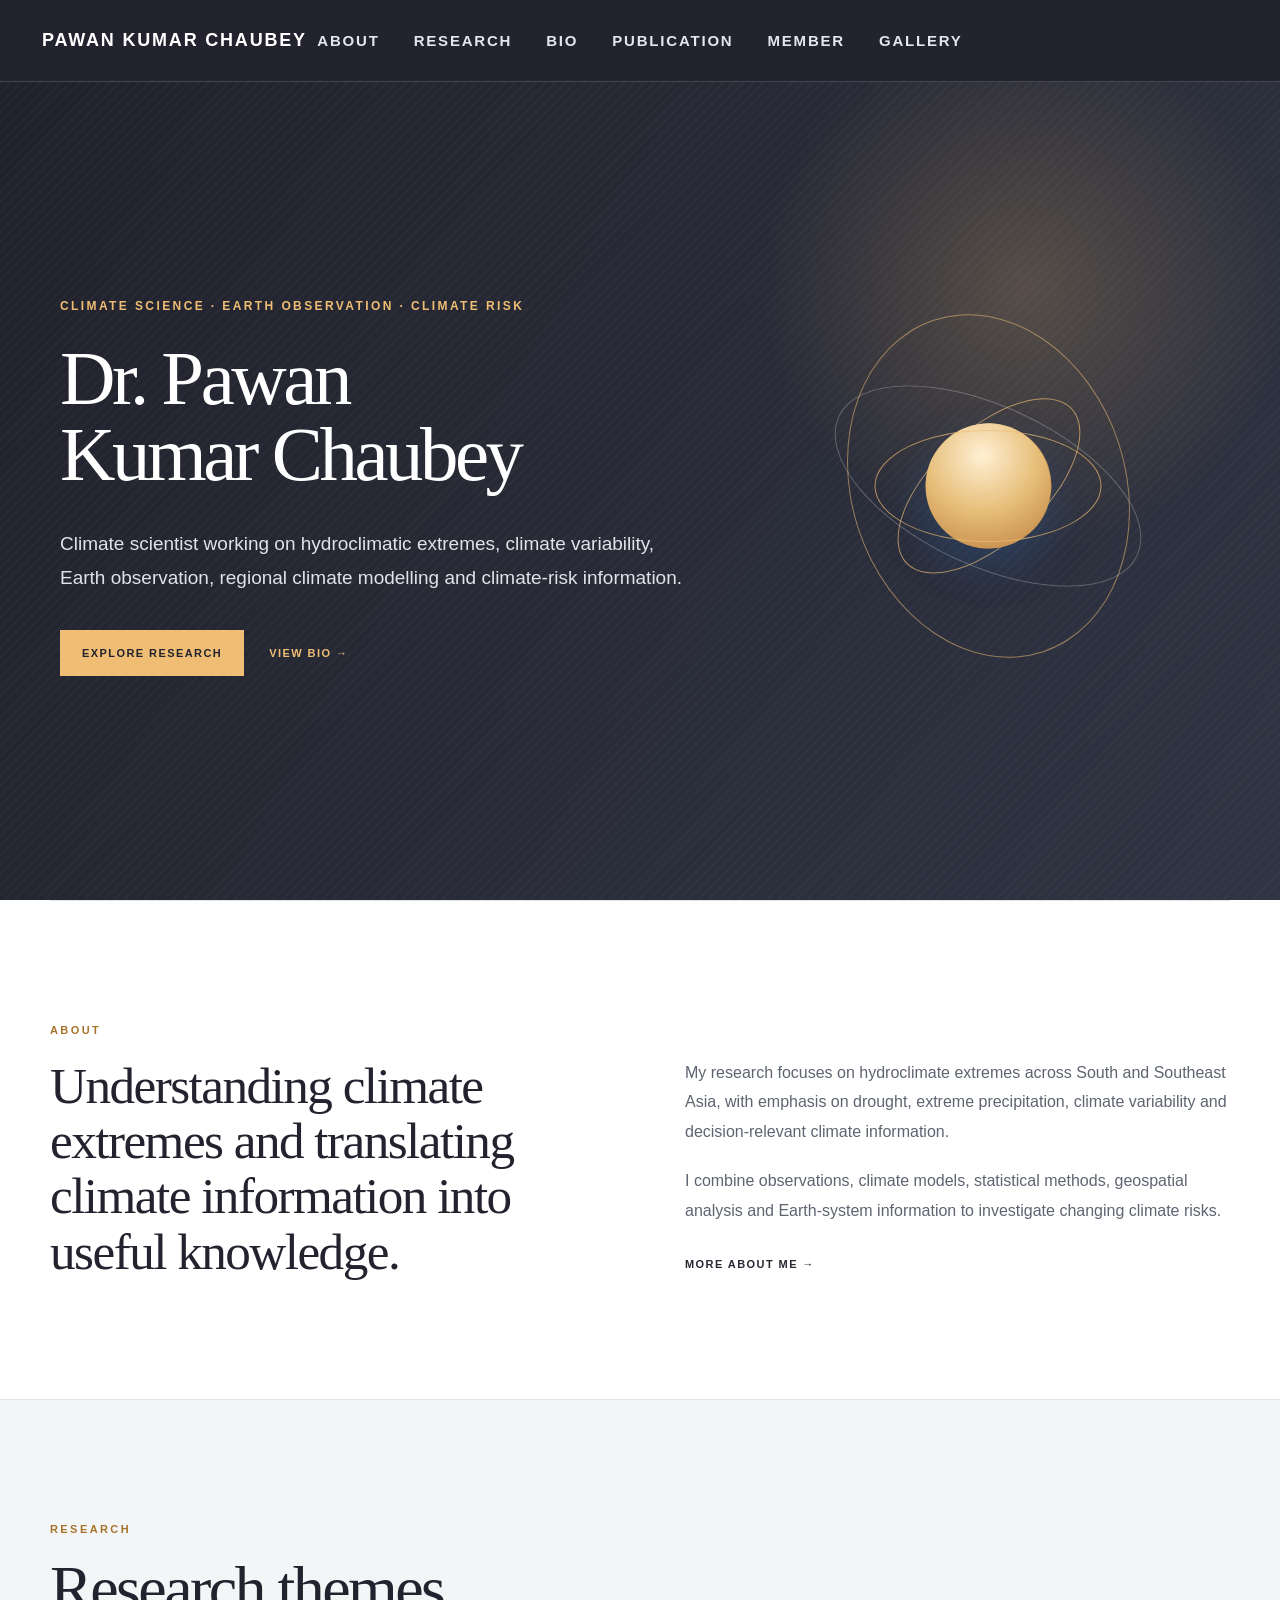
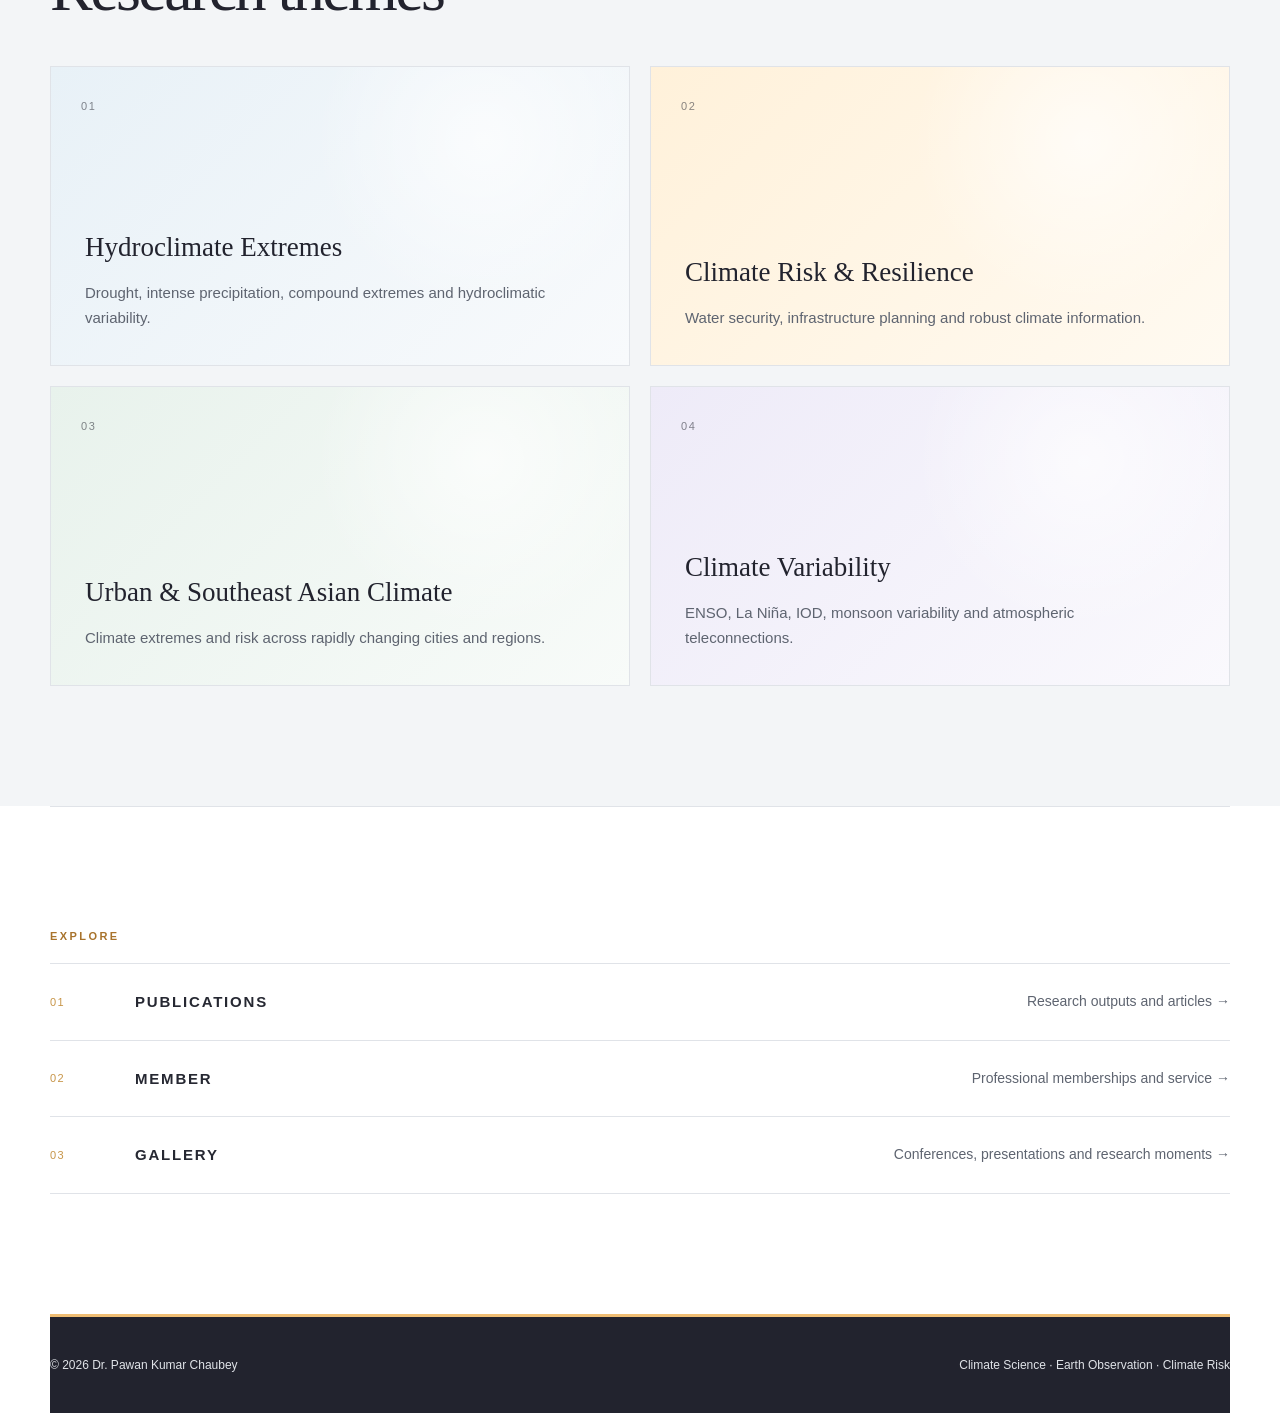
==== commit ca216aee: "Update index.html" ====
--- a/index.html
+++ b/index.html
@@ -29,7 +29,7 @@
     rel="stylesheet"
     href="css/style.css"
   >
-
+<link rel="stylesheet" href="css/theme.css">
 </head>
 
 
--- a/css/style.css
+++ b/css/style.css
@@ -1668,3 +1668,132 @@
     gap: 10px;
   }
 }
+
+
+
+
+
+
+
+
+/* =========================================================
+   TYPOGRAPHY — CLEARER NAVIGATION AND SMALLER HEADINGS
+   ========================================================= */
+
+
+/* 1. WEBSITE NAME — TOP LEFT */
+
+.site-header .brand {
+  font-size: 18px;
+  font-weight: 700;
+  letter-spacing: 0.10em;
+}
+
+
+/* 2. MAIN NAVIGATION — ALL PAGES */
+
+.site-header .site-nav a {
+  font-size: 15px;
+  font-weight: 700;
+  letter-spacing: 0.12em;
+}
+
+
+/* 3. PAGE TITLES — ABOUT, RESEARCH, BIO, MEMBER, GALLERY */
+
+.page-heading h1 {
+  font-size: clamp(44px, 5vw, 68px);
+  line-height: 1.05;
+  letter-spacing: -0.035em;
+}
+
+
+/* 4. PUBLICATIONS PAGE TITLE */
+
+.pub-intro h1,
+.publication-intro h1,
+.pub-title,
+.pub-hero h1 {
+  font-size: clamp(44px, 5vw, 68px);
+  line-height: 1.05;
+  letter-spacing: -0.035em;
+}
+
+
+/* 5. HOME PAGE — YOUR NAME */
+
+.hero h1 {
+  font-size: clamp(52px, 6vw, 86px);
+  line-height: 0.98;
+}
+
+
+/* 6. RESEARCH CARDS — SLIGHTLY SMALLER TITLES */
+
+.research-detail h2 {
+  font-size: 28px;
+}
+
+.image-card h3 {
+  font-size: 27px;
+}
+
+
+/* 7. TABLET SCREENS */
+
+@media (max-width: 1200px) {
+
+  .site-header .brand {
+    font-size: 15px;
+  }
+
+  .site-header .site-nav {
+    gap: 22px;
+  }
+
+  .site-header .site-nav a {
+    font-size: 12px;
+    letter-spacing: 0.07em;
+  }
+
+}
+
+
+/* 8. MOBILE SCREENS */
+
+@media (max-width: 700px) {
+
+  .site-header .brand {
+    font-size: 11px;
+    letter-spacing: 0.05em;
+  }
+
+  .site-header .site-nav {
+    gap: 10px;
+  }
+
+  .site-header .site-nav a {
+    font-size: 9px;
+    letter-spacing: 0.02em;
+  }
+
+  .page-heading h1,
+  .pub-intro h1,
+  .publication-intro h1,
+  .pub-title,
+  .pub-hero h1 {
+    font-size: 44px;
+    line-height: 1.05;
+  }
+
+  .hero h1 {
+    font-size: 54px;
+    line-height: 0.98;
+  }
+
+  .research-detail h2,
+  .image-card h3 {
+    font-size: 25px;
+  }
+
+}
--- a/css/theme.css
+++ b/css/theme.css
@@ -0,0 +1,391 @@
+
+/* =========================================================
+   PAWAN KUMAR CHAUBEY — COLOUR THEME
+   Navy + Gold + White
+   Works alongside the existing style.css
+   ========================================================= */
+
+:root {
+  --bg: #ffffff;
+  --paper: #ffffff;
+  --soft: #f4f6f8;
+  --text: #262832;
+  --muted: #5e6470;
+  --line: #e0e3e8;
+  --accent: #c79548;
+  --accent-soft: #fff2dc;
+
+  --navy: #22232e;
+  --navy-light: #303443;
+  --gold: #efbd73;
+}
+
+/* General page colours */
+
+body {
+  background: #ffffff;
+  color: var(--text);
+}
+
+/* Top navigation */
+
+.site-header {
+  background: var(--navy);
+  border-bottom: 1px solid rgba(255,255,255,0.16);
+}
+
+.site-header .brand {
+  color: #ffffff;
+}
+
+.site-nav a {
+  color: #e5e6ec;
+  text-decoration: none;
+}
+
+.site-nav a:hover,
+.site-nav a.active {
+  color: var(--gold);
+}
+
+.site-nav a.active::after {
+  background: var(--gold);
+}
+
+/* Homepage hero banner */
+
+.hero.page-width {
+  width: 100%;
+  max-width: none;
+  margin: 0;
+  padding-left: max(40px, calc((100% - 1160px) / 2));
+  padding-right: max(40px, calc((100% - 1160px) / 2));
+
+  color: #ffffff;
+
+  background:
+    radial-gradient(
+      circle at 80% 25%,
+      rgba(239,189,115,0.22),
+      transparent 22%
+    ),
+    repeating-linear-gradient(
+      135deg,
+      rgba(255,255,255,0.025) 0,
+      rgba(255,255,255,0.025) 2px,
+      transparent 2px,
+      transparent 7px
+    ),
+    linear-gradient(
+      120deg,
+      #20212b,
+      #303443
+    );
+}
+
+.hero .eyebrow,
+.hero .text-link {
+  color: var(--gold);
+}
+
+.hero h1 {
+  color: #ffffff;
+}
+
+.hero .lead {
+  color: #e1e3e9;
+}
+
+.hero .button {
+  background: var(--gold);
+  border-color: var(--gold);
+  color: var(--navy);
+}
+
+.hero .button:hover {
+  background: #ffffff;
+  border-color: #ffffff;
+  color: var(--navy);
+}
+
+/* Decorative sphere */
+
+.orbit {
+  border-color: rgba(239,189,115,0.55);
+}
+
+.orbit::before {
+  background:
+    radial-gradient(
+      circle at 35% 30%,
+      #fff0d4,
+      #e6bd77 48%,
+      #b77839 100%
+    );
+}
+
+.orbit::after {
+  border-color: rgba(239,189,115,0.7);
+}
+
+.orbit-2 {
+  border-color: rgba(255,255,255,0.25);
+}
+
+/* Home introduction */
+
+.intro,
+.quick-links {
+  background: #ffffff;
+}
+
+.section-kicker {
+  color: #a8732c;
+}
+
+.two-column h2,
+.section-title {
+  color: var(--navy);
+}
+
+/* Research section */
+
+.feature-section {
+  background: #f3f5f7;
+}
+
+.image-card {
+  border-color: #e0e3e8;
+  text-decoration: none;
+}
+
+.image-card h3 {
+  color: var(--navy);
+}
+
+.image-card p {
+  color: var(--muted);
+}
+
+.image-card:hover {
+  border-color: var(--gold);
+  box-shadow: 0 10px 28px rgba(34,35,46,0.1);
+}
+
+.theme-1 {
+  background: linear-gradient(135deg,#e8f1f7,#f8fafc);
+}
+
+.theme-2 {
+  background: linear-gradient(135deg,#fff1da,#fffaf1);
+}
+
+.theme-3 {
+  background: linear-gradient(135deg,#e8f2ec,#f8fbf9);
+}
+
+.theme-4 {
+  background: linear-gradient(135deg,#eeebf8,#faf9fd);
+}
+
+/* Inner page title banners */
+
+.inner-page > .page-heading {
+  max-width: none;
+  padding: 32px;
+  background:
+    radial-gradient(
+      circle at 85% 20%,
+      rgba(239,189,115,0.18),
+      transparent 22%
+    ),
+    repeating-linear-gradient(
+      135deg,
+      rgba(255,255,255,0.025) 0,
+      rgba(255,255,255,0.025) 2px,
+      transparent 2px,
+      transparent 7px
+    ),
+    linear-gradient(120deg,#20212b,#303443);
+
+  border-bottom: 3px solid var(--gold);
+}
+
+.inner-page > .page-heading .section-kicker {
+  color: var(--gold);
+}
+
+.inner-page > .page-heading h1 {
+  color: #ffffff;
+}
+
+.inner-page > .page-heading .page-subtitle {
+  color: #e2e4e9;
+}
+
+/* Research cards */
+
+.research-detail,
+.member-grid article {
+  background: #ffffff;
+  border-color: #e0e3e8;
+  border-top-color: var(--gold);
+}
+
+.research-detail h2,
+.member-grid h2 {
+  color: var(--navy);
+}
+
+.detail-number,
+.timeline-item small {
+  color: #a8732c;
+}
+
+.tag-row span {
+  background: #fff7e9;
+  border-color: #efdfc2;
+  color: #77552c;
+}
+
+/* Career timeline */
+
+.timeline {
+  border-left-color: #d8c29d;
+}
+
+.timeline-item .dot {
+  background: var(--accent);
+  box-shadow: 0 0 0 1px #d8c29d;
+}
+
+/* About page links */
+
+.contact-links a {
+  border-color: #dec69f;
+  color: #94672d;
+}
+
+.contact-links a:hover {
+  background: var(--navy);
+  border-color: var(--navy);
+  color: #ffffff;
+}
+
+/* Organization strip */
+
+.logos-strip div {
+  background: #fffaf1;
+  color: #89612b;
+  border-color: #eadfc9;
+}
+
+/* Gallery */
+
+.gallery-item {
+  border-color: #e0e3e8;
+  background: #ffffff;
+}
+
+.gallery-item figcaption strong {
+  color: var(--navy);
+}
+
+.gallery-item figcaption span {
+  color: var(--muted);
+}
+
+/* Publications — colour overrides only */
+
+.pub-main .pub-intro {
+  background:
+    linear-gradient(120deg,#20212b,#303443);
+  border-bottom: 3px solid var(--gold);
+}
+
+.pub-main .pub-intro h1 {
+  color: #ffffff;
+}
+
+.pub-main .pub-intro p {
+  color: #e2e4e9;
+}
+
+.pub-main .pub-kicker {
+  color: var(--gold);
+}
+
+.pub-main .pub-card {
+  border-color: #e0e3e8;
+  border-left-color: var(--gold);
+  background: #ffffff;
+}
+
+.pub-main .pub-type {
+  color: #a8732c;
+}
+
+.pub-main .pub-links a {
+  border-color: #dec69f;
+  color: #89612b;
+}
+
+.pub-main .pub-links a:hover {
+  background: var(--navy);
+  border-color: var(--navy);
+  color: #ffffff;
+}
+
+/* Footer */
+
+.site-footer {
+  background: var(--navy);
+  border-top: 3px solid var(--gold);
+  color: #e0e3e8;
+}
+
+/* Mobile navigation */
+
+@media (max-width: 820px) {
+
+  .site-nav {
+    background: var(--navy);
+    border-bottom-color: rgba(255,255,255,0.16);
+  }
+
+  .site-nav a {
+    color: #e5e6ec;
+    border-bottom-color: rgba(255,255,255,0.12);
+  }
+
+  .hero.page-width {
+    padding-left: 24px;
+    padding-right: 24px;
+  }
+
+  .inner-page > .page-heading {
+    padding: 26px 22px;
+  }
+
+  .pub-main .pub-intro {
+    padding-left: 22px;
+    padding-right: 22px;
+  }
+}
+
+@media (max-width: 540px) {
+
+  .hero.page-width {
+    padding-left: 18px;
+    padding-right: 18px;
+  }
+
+  .inner-page > .page-heading {
+    padding: 24px 18px;
+  }
+
+  .pub-main .pub-intro {
+    padding-left: 18px;
+    padding-right: 18px;
+  }
+}
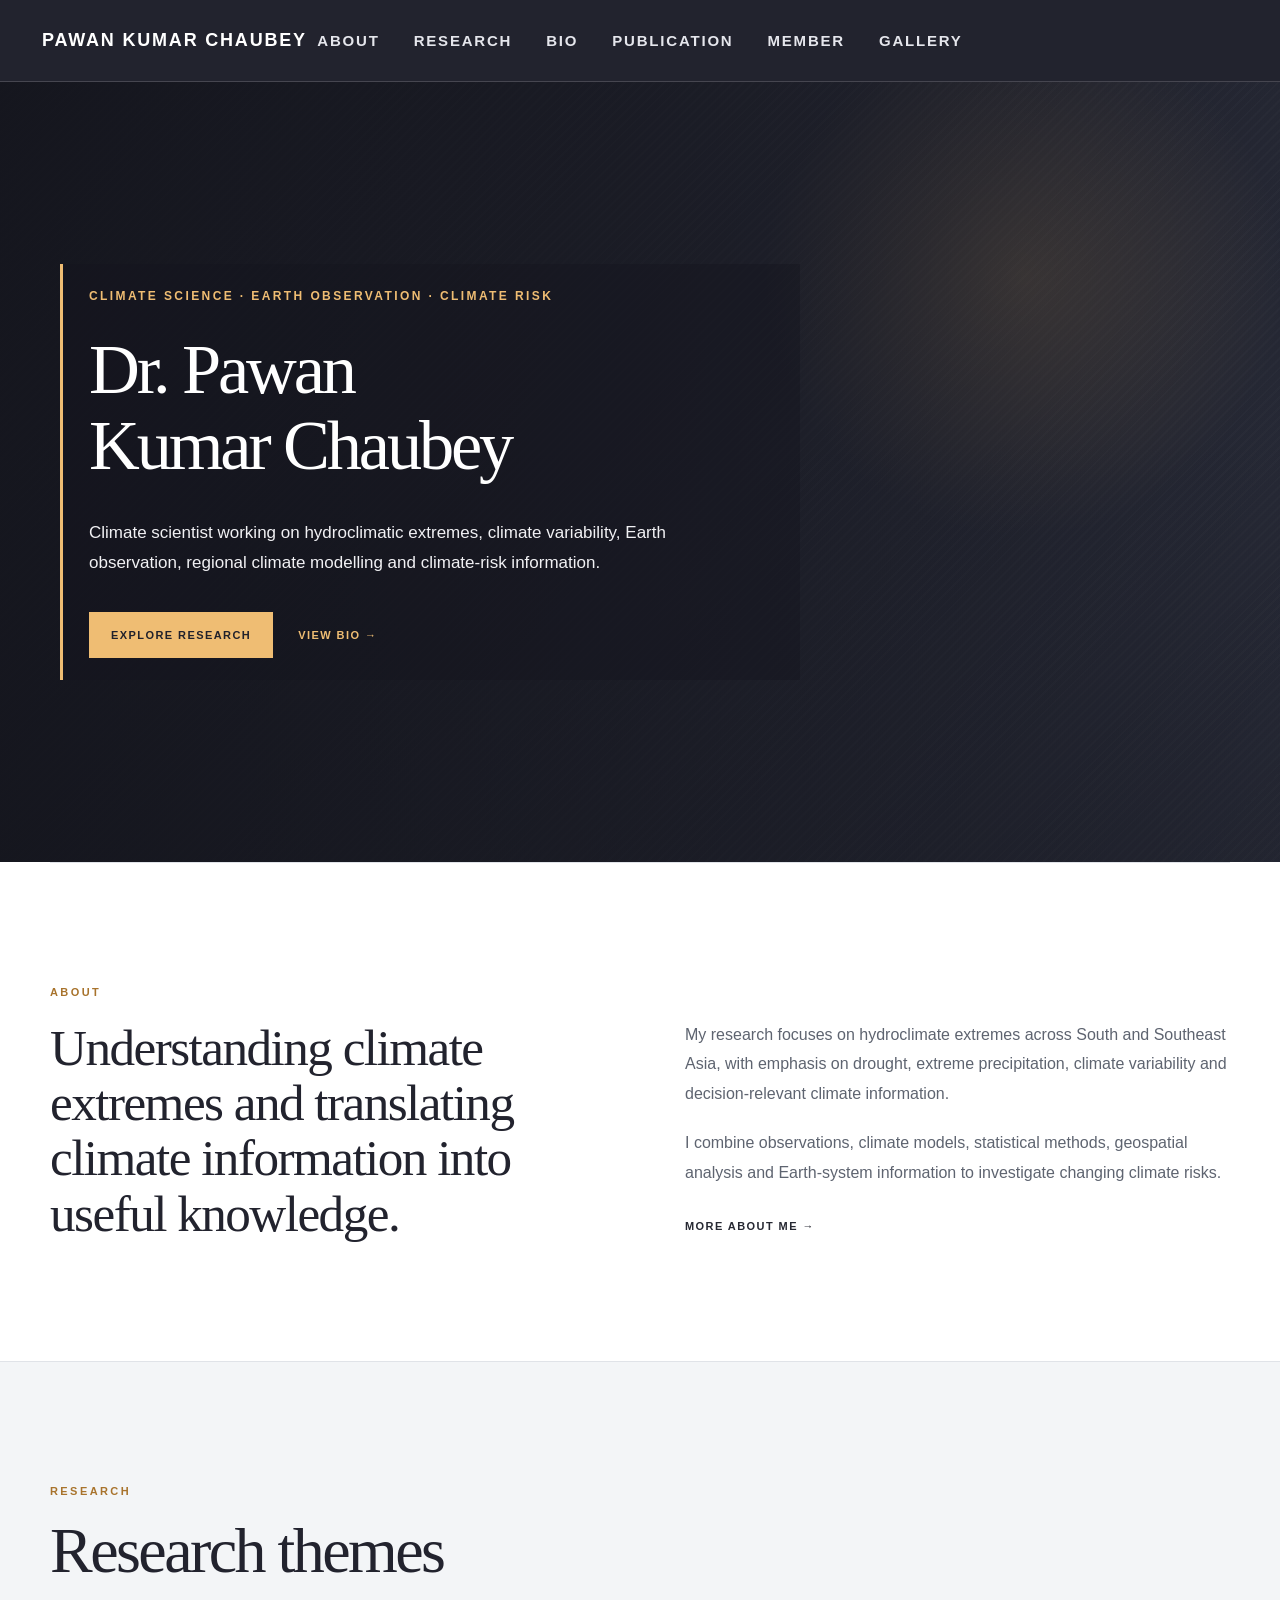
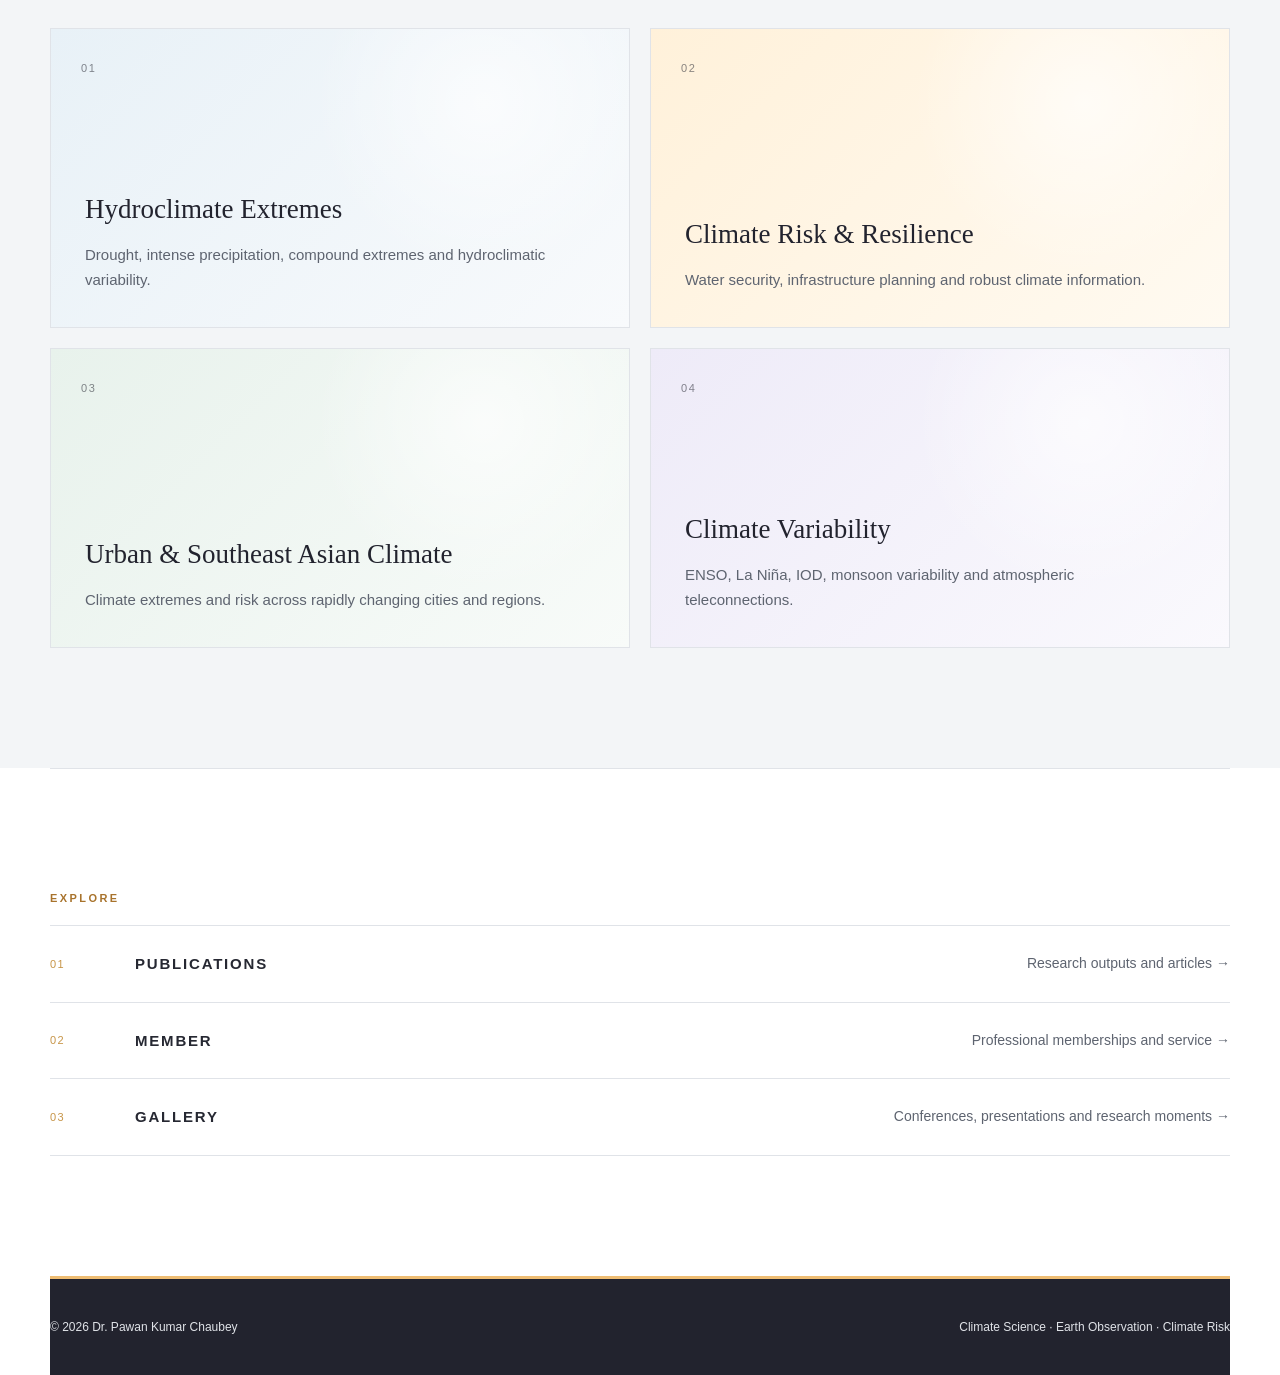
==== commit 6f764a69: "Update index.html" ====
--- a/index.html
+++ b/index.html
@@ -146,14 +146,43 @@
        HERO SECTION
        =================================================== -->
 
-  <section class="hero page-width">
-
+  <section class="hero page-width hero-slideshow">
+
+
+<!-- ROTATING BACKGROUND IMAGES -->
+
+<div class="hero-slides" aria-hidden="true">
+
+  <div
+    class="hero-slide is-active"
+    style="background-image: url('assets/hero/1.jpg');"
+  ></div>
+
+  <div
+    class="hero-slide"
+    style="background-image: url('assets/hero/2.jpg');"
+  ></div>
+
+  <div
+    class="hero-slide"
+    style="background-image: url('assets/hero/3.jpg');"
+  ></div>
+
+  <div
+    class="hero-slide"
+    style="background-image: url('assets/hero/4.jpg');"
+  ></div>
+
+</div>
+
+
+    
 
     <!-- =================================================
          HERO TEXT
          ================================================= -->
 
-    <div>
+    <div class="hero-content">
 
 
       <!-- Small heading -->
--- a/css/style.css
+++ b/css/style.css
@@ -1797,3 +1797,187 @@
   }
 
 }
+
+
+
+
+
+
+/* =========================================================
+   HOMEPAGE BACKGROUND SLIDESHOW
+   ========================================================= */
+
+.hero.hero-slideshow {
+  position: relative;
+  isolation: isolate;
+  overflow: hidden;
+
+  display: flex;
+  align-items: center;
+  justify-content: flex-start;
+
+  width: 100%;
+  max-width: none;
+  min-height: min(780px, calc(100vh - 76px));
+
+  margin: 0;
+  padding: 75px max(40px, calc((100% - 1160px) / 2));
+
+  background: #20212b;
+}
+
+/* Background image container */
+
+.hero-slides {
+  position: absolute;
+  inset: 0;
+  z-index: 0;
+  overflow: hidden;
+  pointer-events: none;
+}
+
+/* Every individual photograph */
+
+.hero-slides .hero-slide {
+  position: absolute;
+  inset: 0;
+
+  background-size: cover;
+  background-position: center center;
+  background-repeat: no-repeat;
+
+  opacity: 0;
+  transform: scale(1.02);
+
+  transition:
+    opacity 1s ease-in-out,
+    transform 4s ease;
+}
+
+/* Visible slide */
+
+.hero-slides .hero-slide.is-active {
+  opacity: 1;
+  transform: scale(1);
+}
+
+/* Dark overlay for readable white text */
+
+.hero.hero-slideshow::after {
+  content: "";
+
+  position: absolute;
+  inset: 0;
+  z-index: 1;
+
+  pointer-events: none;
+
+  background:
+    linear-gradient(
+      90deg,
+      rgba(20, 21, 29, 0.90) 0%,
+      rgba(20, 21, 29, 0.67) 48%,
+      rgba(20, 21, 29, 0.32) 100%
+    ),
+    linear-gradient(
+      0deg,
+      rgba(20, 21, 29, 0.24),
+      transparent 55%
+    );
+}
+
+/* Keep hero content above the photographs */
+
+.hero.hero-slideshow .hero-content {
+  position: relative;
+  z-index: 2;
+
+  width: min(740px, 75%);
+  padding: 22px 26px;
+
+  background: rgba(20, 21, 29, 0.42);
+  border-left: 3px solid var(--gold);
+}
+
+/* Title and text */
+
+.hero.hero-slideshow .eyebrow {
+  color: var(--gold);
+}
+
+.hero.hero-slideshow h1 {
+  color: #ffffff;
+  font-size: clamp(48px, 5.5vw, 74px);
+  line-height: 1.08;
+}
+
+.hero.hero-slideshow .lead {
+  max-width: 650px;
+  color: #f1f1f4;
+  font-size: 17px;
+  line-height: 1.75;
+}
+
+/* Hide the original decorative sphere on the homepage */
+
+.hero.hero-slideshow .hero-mark {
+  display: none;
+}
+
+/* Gold button */
+
+.hero.hero-slideshow .button {
+  background: var(--gold);
+  color: #20212b;
+  border-color: var(--gold);
+}
+
+.hero.hero-slideshow .button:hover {
+  background: #ffffff;
+  border-color: #ffffff;
+}
+
+/* Tablet */
+
+@media (max-width: 820px) {
+  .hero.hero-slideshow {
+    min-height: 680px;
+    padding: 55px 24px;
+  }
+
+  .hero.hero-slideshow .hero-content {
+    width: min(680px, 100%);
+  }
+}
+
+/* Mobile */
+
+@media (max-width: 540px) {
+  .hero.hero-slideshow {
+    min-height: 650px;
+    padding: 35px 18px;
+  }
+
+  .hero.hero-slideshow .hero-content {
+    width: 100%;
+    padding: 20px 17px;
+  }
+
+  .hero.hero-slideshow h1 {
+    font-size: clamp(42px, 10vw, 56px);
+  }
+
+  .hero.hero-slideshow .lead {
+    font-size: 15px;
+  }
+}
+
+/* Respect visitors who prefer reduced motion */
+
+@media (prefers-reduced-motion: reduce) {
+  .hero-slides .hero-slide {
+    transition: none;
+    transform: none;
+  }
+}
+
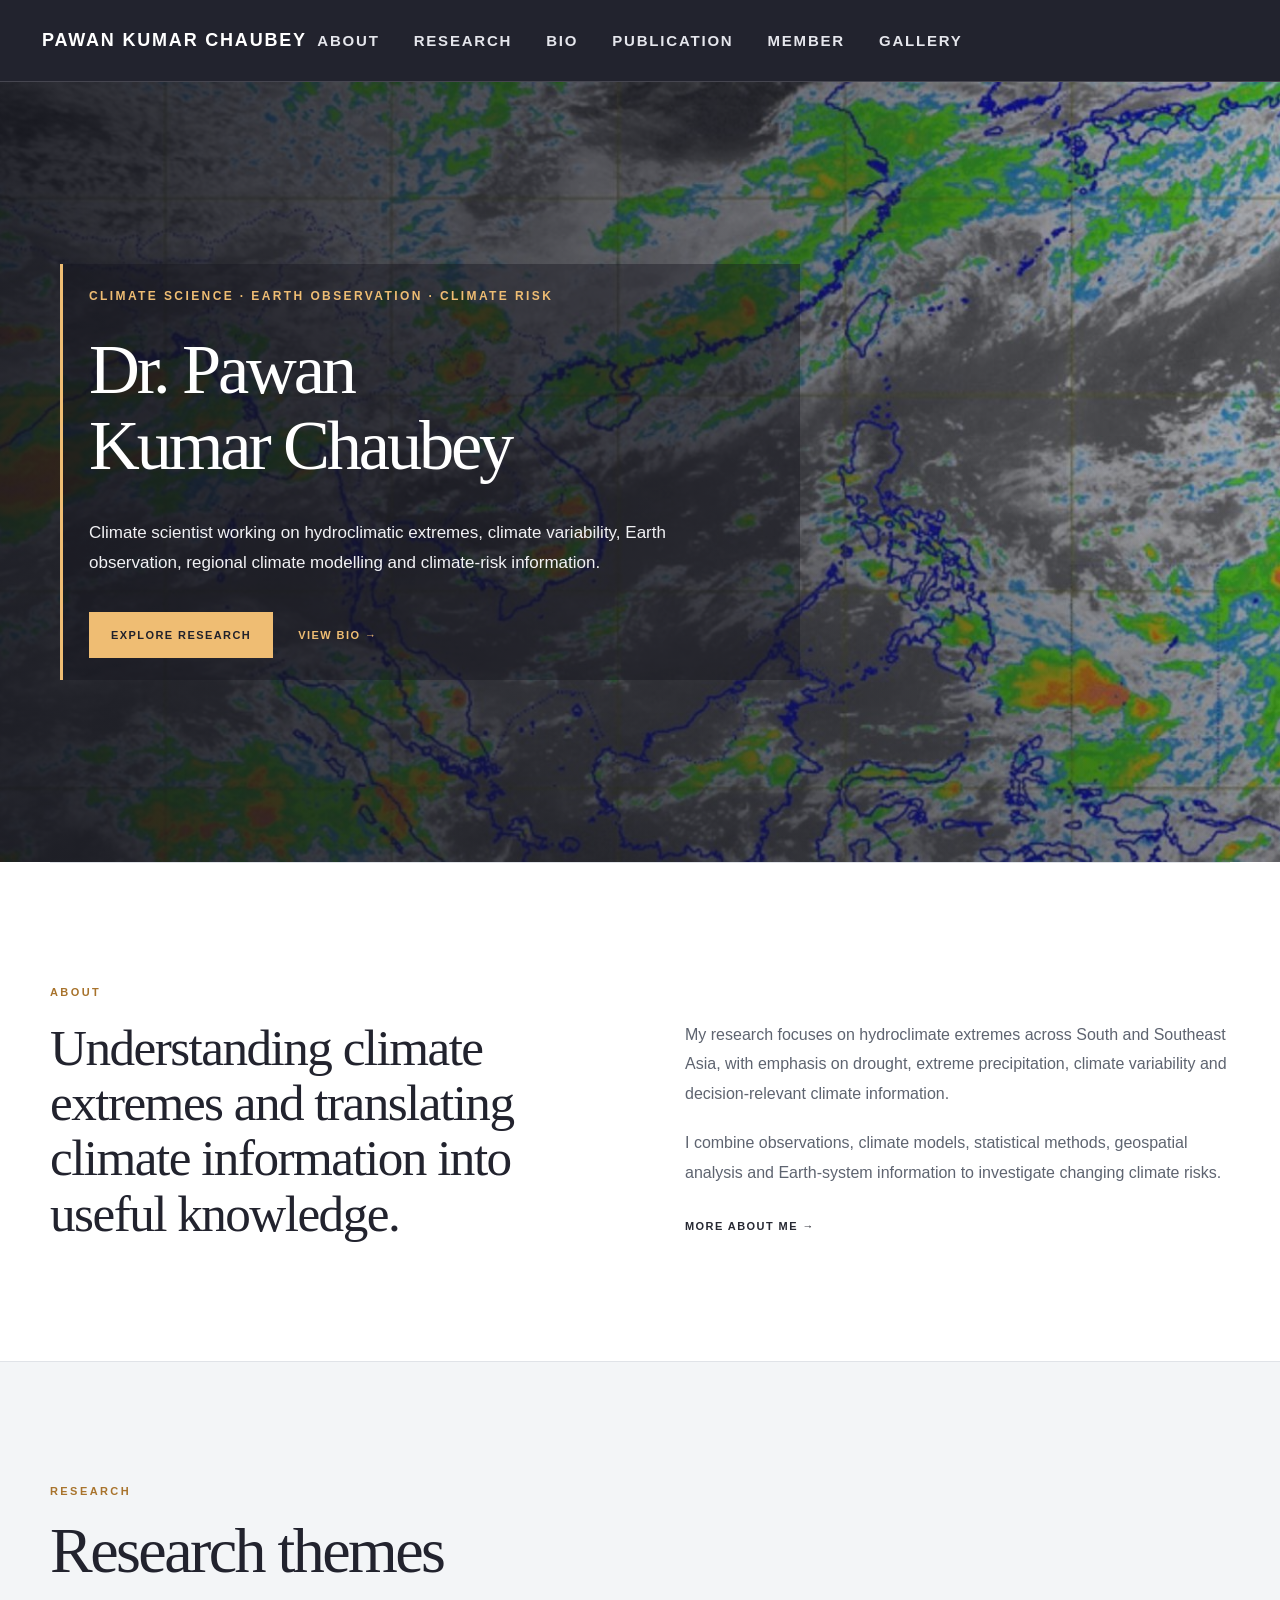
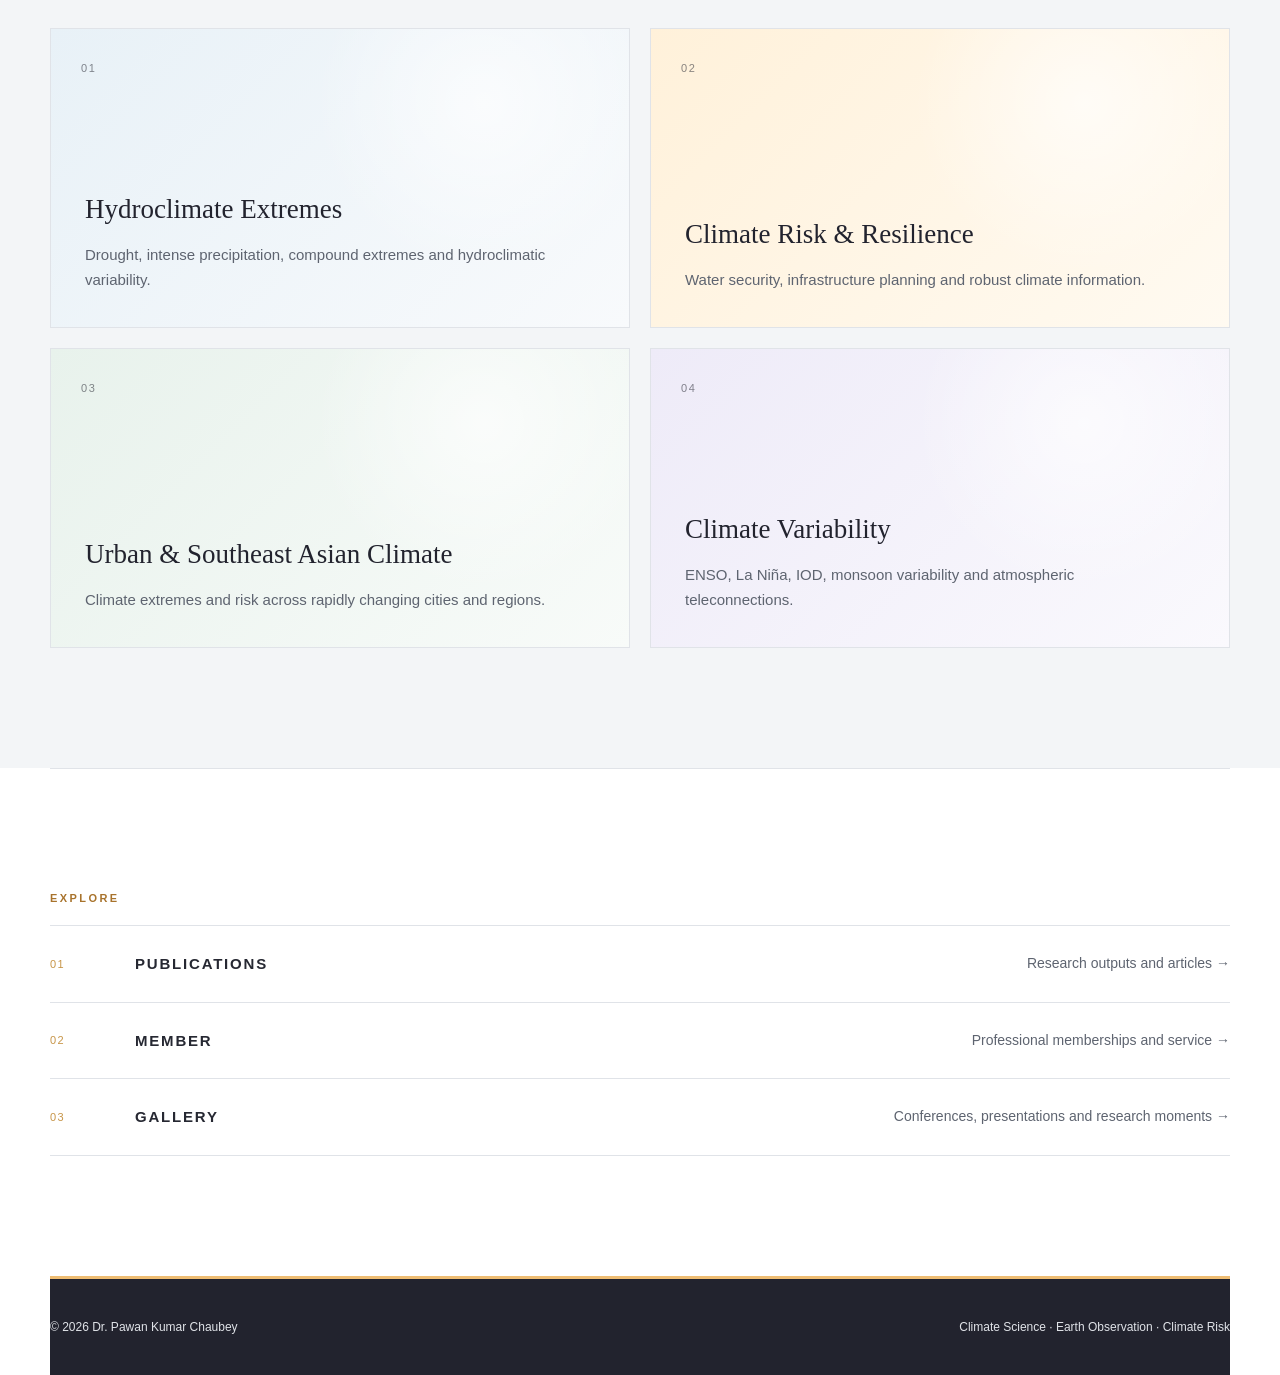
==== commit 33e4c77b: "Update index.html" ====
--- a/index.html
+++ b/index.html
@@ -155,22 +155,22 @@
 
   <div
     class="hero-slide is-active"
-    style="background-image: url('assets/hero/1.jpg');"
+    style="background-image: url('assets/hero/1.jpeg');"
   ></div>
 
   <div
     class="hero-slide"
-    style="background-image: url('assets/hero/2.jpg');"
+    style="background-image: url('assets/hero/2.jpeg');"
   ></div>
 
   <div
     class="hero-slide"
-    style="background-image: url('assets/hero/3.jpg');"
+    style="background-image: url('assets/hero/3.jpeg');"
   ></div>
 
   <div
     class="hero-slide"
-    style="background-image: url('assets/hero/4.jpg');"
+    style="background-image: url('assets/hero/4.jpeg');"
   ></div>
 
 </div>
@@ -604,7 +604,7 @@
      ===================================================== -->
 
 <script src="js/main.js"></script>
-
+<script src="js/hero-slideshow.js"></script>
 
 </body>
 
